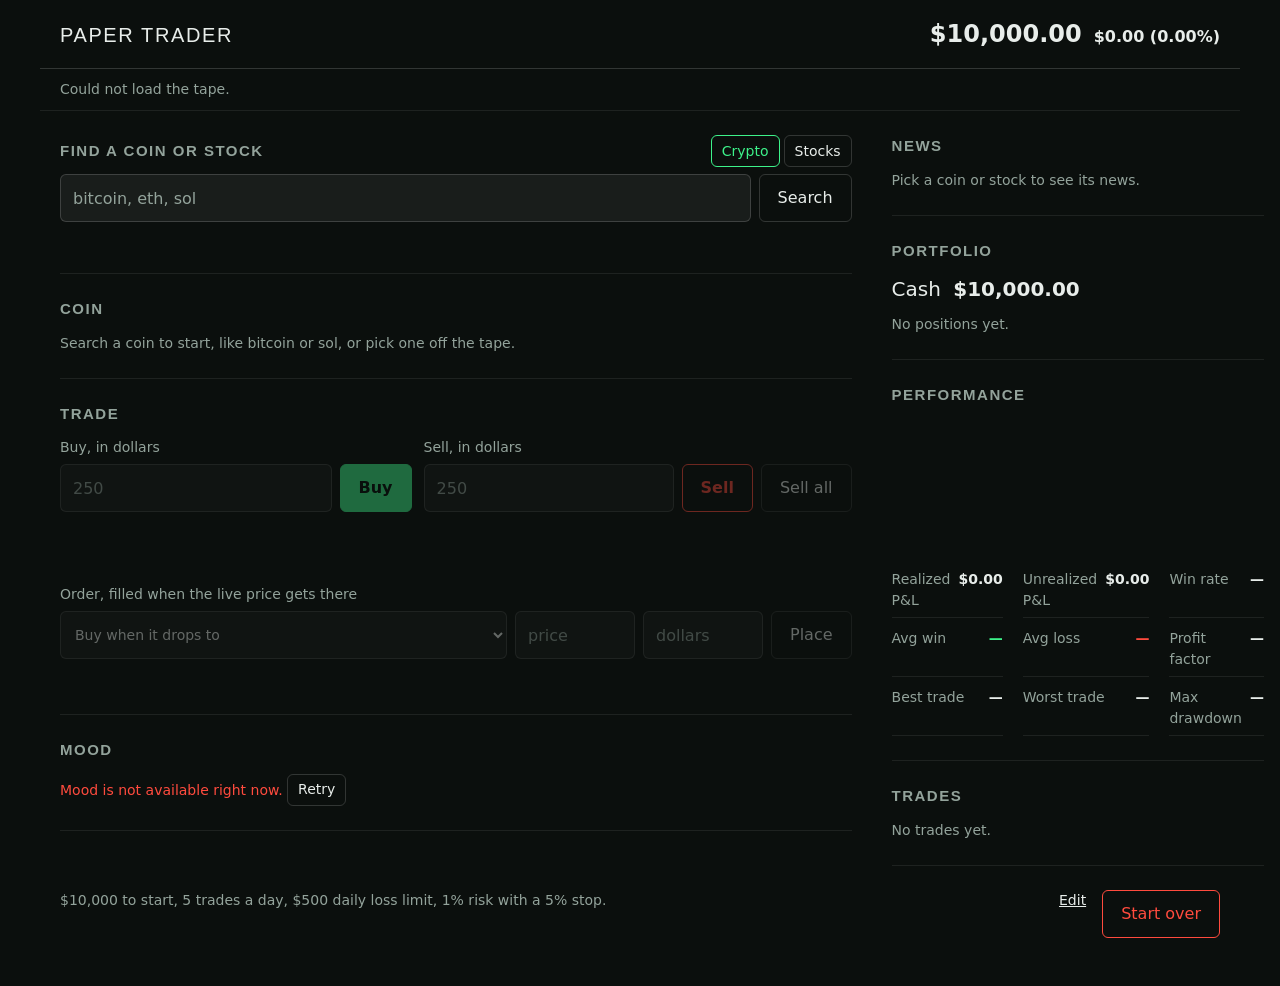
==== index.html @ 6eaa7bc7 "Stocks: a Crypto / Stocks toggle, with search, quotes polled every 15s, company news and a chart thr" ====
<!DOCTYPE html>
<html lang="en">
<head>
  <meta charset="utf-8">
  <meta name="viewport" content="width=device-width, initial-scale=1">
  <title>Paper Trader</title>
  <meta name="description" content="Practice buying and selling crypto with fake money at live prices, inside your own rules.">
  <meta name="theme-color" content="#0B0F0D">
  <link rel="icon" href="data:image/svg+xml,%3Csvg xmlns='http://www.w3.org/2000/svg' viewBox='0 0 32 32'%3E%3Crect width='32' height='32' rx='8' fill='%230B0F0D'/%3E%3Crect x='5' y='5' width='22' height='22' rx='5' fill='%233DF28A'/%3E%3Cpath d='M10 20 L15 14 L18 17 L23 11' fill='none' stroke='%2307110B' stroke-width='3' stroke-linecap='round' stroke-linejoin='round'/%3E%3C/svg%3E">
  <link rel="stylesheet" href="css/styles.css">
</head>
<body>
  <header class="top">
    <span class="brand">Paper Trader</span>
    <p class="totals">
      <span class="total fig" id="portfolio-total">$10,000.00</span>
      <span class="pnl fig" id="portfolio-pnl">$0.00 (0.0%)</span>
    </p>
  </header>

  <section class="tape-wrap" aria-label="Top coins">
    <ul class="tape" id="tape"><li class="muted">Loading the tape…</li></ul>
  </section>

  <main class="layout">
    <div class="col left">

      <section class="block" aria-labelledby="h-search">
        <div class="section-head">
          <h2 id="h-search">Find a coin or stock</h2>
          <div class="market" role="group" aria-label="Market">
            <button type="button" class="quiet small market-btn active" data-market="crypto">Crypto</button>
            <button type="button" class="quiet small market-btn" data-market="stocks">Stocks</button>
          </div>
        </div>
        <form id="search-form" novalidate>
          <div class="row">
            <label class="visually-hidden" for="search-input">Coin name</label>
            <input id="search-input" type="search" placeholder="bitcoin, eth, sol" autocomplete="off">
            <button type="submit" class="quiet" id="search-btn">Search</button>
          </div>
          <p class="field-msg" id="search-msg" aria-live="polite"></p>
        </form>
        <ul class="results" id="search-results" aria-label="Matches"></ul>
      </section>

      <section class="block coin" aria-labelledby="h-coin" aria-live="polite">
        <h2 id="h-coin">Coin</h2>
        <p class="muted" id="coin-empty">Search a coin to start, like bitcoin or sol, or pick one off the tape.</p>
        <p class="muted" id="coin-loading" hidden>Loading…</p>
        <p class="error" id="coin-error" hidden><span id="coin-error-text"></span> <button type="button" class="quiet small" id="coin-retry">Retry</button></p>
        <div id="coin-body" hidden>
          <p class="coin-name"><span id="coin-name"></span> <span class="muted fig" id="coin-symbol"></span></p>
          <p class="price fig" id="coin-price"></p>
          <p class="muted fig" id="coin-change"></p>
          <p class="muted" id="coin-updated"></p>
          <div class="chart-head">
            <div class="ranges" role="group" aria-label="Chart range">
              <button type="button" class="quiet small range" data-days="1">1D</button>
              <button type="button" class="quiet small range active" data-days="7">7D</button>
              <button type="button" class="quiet small range" data-days="30">30D</button>
              <button type="button" class="quiet small range" data-days="365">1Y</button>
            </div>
            <p class="muted" id="chart-status"></p>
          </div>
          <svg class="chart" id="chart" role="img" aria-label="Price chart"></svg>
        </div>
      </section>

      <section class="block" aria-labelledby="h-trade">
        <h2 id="h-trade">Trade</h2>
        <div class="forms">
          <form id="buy-form" novalidate>
            <label for="buy-amount">Buy, in dollars <span class="sizer" id="sizer"></span></label>
            <div class="row">
              <input id="buy-amount" class="fig" type="text" inputmode="decimal" placeholder="250" disabled>
              <button type="submit" class="buy" id="buy-btn" disabled>Buy</button>
            </div>
            <p class="field-msg" id="buy-msg" aria-live="polite"></p>
          </form>
          <form id="sell-form" novalidate>
            <label for="sell-amount">Sell, in dollars</label>
            <div class="row">
              <input id="sell-amount" class="fig" type="text" inputmode="decimal" placeholder="250" disabled>
              <button type="submit" class="sell" id="sell-btn" disabled>Sell</button>
              <button type="button" class="quiet" id="sell-all-btn" disabled>Sell all</button>
            </div>
            <p class="field-msg" id="sell-msg" aria-live="polite"></p>
          </form>
        </div>
        <p class="note" id="trade-note" aria-live="polite"></p>

        <form id="order-form" class="order" novalidate>
          <label for="order-type">Order, filled when the live price gets there</label>
          <div class="row">
            <select id="order-type" disabled>
              <option value="limit-buy">Buy when it drops to</option>
              <option value="stop-loss">Sell all if it falls to</option>
              <option value="take-profit">Sell all if it rises to</option>
            </select>
            <input id="order-price" class="fig" type="text" inputmode="decimal" placeholder="price" disabled>
            <input id="order-dollars" class="fig" type="text" inputmode="decimal" placeholder="dollars" disabled>
            <button type="submit" class="quiet" id="order-btn" disabled>Place</button>
          </div>
          <p class="field-msg" id="order-msg" aria-live="polite"></p>
        </form>
        <ul class="orders" id="orders-list" aria-label="Pending orders"></ul>
      </section>

      <section class="block" aria-labelledby="h-mood" aria-live="polite">
        <h2 id="h-mood">Mood</h2>
        <p class="muted" id="mood-loading">Loading…</p>
        <p class="error" id="mood-error" hidden><span id="mood-error-text"></span> <button type="button" class="quiet small" id="mood-retry">Retry</button></p>
        <div class="mood" id="mood-body" hidden>
          <p class="mood-fng"><span class="mood-number fig" id="fng-value"></span> <span id="fng-label"></span> <span class="muted" id="mood-source">Fear &amp; Greed</span></p>
          <p class="mood-news" id="headline-mood"><span class="muted">Headlines</span> <span class="fig" id="headline-score">—</span> <span id="headline-label"></span></p>
        </div>
      </section>

    </div>
    <div class="col right">

      <section class="block" aria-labelledby="h-news" aria-live="polite">
        <h2 id="h-news">News</h2>
        <p class="muted" id="news-empty">Pick a coin or stock to see its news.</p>
        <p class="muted" id="news-loading" hidden>Loading…</p>
        <p class="error" id="news-error" hidden><span id="news-error-text"></span> <button type="button" class="quiet small" id="news-retry">Retry</button></p>
        <ul class="news" id="news-list" hidden></ul>
        <div class="brief" id="brief" hidden>
          <p class="brief-head"><span class="muted">AI read</span> <span class="fig" id="brief-sentiment"></span> <span class="muted" id="brief-compare"></span></p>
          <p id="brief-text"></p>
        </div>
      </section>

      <section class="block" aria-labelledby="h-portfolio">
        <h2 id="h-portfolio">Portfolio</h2>
        <p class="cash">Cash <span class="fig" id="cash">$10,000.00</span></p>
        <p class="muted" id="positions-empty">No positions yet.</p>
        <div class="table-wrap">
        <table class="grid" id="positions-table" hidden>
          <thead>
            <tr><th>Coin</th><th>Units</th><th>Avg</th><th>Price</th><th>Value</th><th>P&amp;L</th></tr>
          </thead>
          <tbody id="positions-body"></tbody>
          <tfoot>
            <tr class="total-row"><td>Total</td><td></td><td></td><td></td><td class="fig" id="positions-value"></td><td class="fig" id="positions-pnl"></td></tr>
          </tfoot>
        </table>
        </div>
      </section>

      <section class="block" aria-labelledby="h-perf">
        <h2 id="h-perf">Performance</h2>
        <svg class="chart equity" id="equity" role="img" aria-label="Portfolio value over time"></svg>
        <dl class="stats" id="stats"></dl>
      </section>

      <section class="block" aria-labelledby="h-trades">
        <div class="section-head">
          <h2 id="h-trades">Trades</h2>
          <button type="button" class="quiet small" id="export-btn" hidden>Export CSV</button>
        </div>
        <p class="muted" id="trades-empty">No trades yet.</p>
        <div class="table-wrap">
        <table class="grid" id="trades-table" hidden>
          <thead>
            <tr><th>Time</th><th>Side</th><th>Coin</th><th>Units</th><th>Price</th><th>Dollars</th><th>Realized</th></tr>
          </thead>
          <tbody id="trades-body"></tbody>
        </table>
        </div>
      </section>

    </div>
  </main>

  <footer class="foot">
    <details class="rules-box" id="rules-box">
      <summary><span id="rules-summary">$10,000 to start, 5 trades a day, $500 daily loss limit, 1% risk with a 5% stop.</span> <span class="summary-action">Edit</span></summary>
      <form id="rules-form" class="rules" novalidate>
        <div class="rule">
          <label for="rule-cash">Starting cash</label>
          <input id="rule-cash" class="fig" type="text" inputmode="numeric">
          <p class="field-msg" id="rule-cash-msg"></p>
        </div>
        <div class="rule">
          <label for="rule-trades">Max trades per day</label>
          <input id="rule-trades" class="fig" type="text" inputmode="numeric">
          <p class="field-msg" id="rule-trades-msg"></p>
        </div>
        <div class="rule">
          <label for="rule-loss">Daily loss limit, dollars</label>
          <input id="rule-loss" class="fig" type="text" inputmode="numeric">
          <p class="field-msg" id="rule-loss-msg"></p>
        </div>
        <div class="rule">
          <label for="rule-risk">Risk per trade, % of cash</label>
          <input id="rule-risk" class="fig" type="text" inputmode="decimal">
          <p class="field-msg" id="rule-risk-msg"></p>
        </div>
        <div class="rule">
          <label for="rule-stop">Stop distance, %</label>
          <input id="rule-stop" class="fig" type="text" inputmode="decimal">
          <p class="field-msg" id="rule-stop-msg"></p>
        </div>
        <button type="submit" class="quiet">Save rules</button>
      </form>
    </details>
    <button type="button" class="quiet danger" id="start-over">Start over</button>
  </footer>

  <script src="js/charts.js"></script>
  <script src="js/live.js"></script>
  <script src="js/app.js"></script>
</body>
</html>
---- css/styles.css ----
/* Paper Trader. Every value here comes from DESIGN.md. */

:root {
  --bg: #0B0F0D;
  --surface: #121816;
  --well: rgba(255, 255, 255, 0.06);
  --edge: rgba(255, 255, 255, 0.16);
  --hairline: rgba(255, 255, 255, 0.08);
  --text: #E8EDEA;
  --text-muted: #93A39B;
  --up: #3DF28A;
  --down: #FF4B3E;
  --warn: #FFB01F;
  --on-up: #07110B;

  --font-body: "Helvetica Neue", system-ui, -apple-system, "Segoe UI", Roboto, sans-serif;
  --font-figures: "DIN Alternate", Bahnschrift, system-ui, sans-serif;
  --font-heading: "DIN Condensed", "Bahnschrift Condensed", Bahnschrift, "Arial Narrow", sans-serif;

  --small: 14px;
  --body: 16px;
  --large: 20px;
  --total: 24px;
  --mood: 40px;
  --price: clamp(44px, 9vw, 64px);

  --unit: 8px;
  --gutter: 20px;
  --section: 24px;
  --column: 1200px;
  --radius: 6px;
  --control: 48px;
}

* { box-sizing: border-box; }

html { background: var(--bg); }

body {
  margin: 0;
  font-family: var(--font-body);
  font-size: var(--body);
  line-height: 1.5;
  color: var(--text);
  background: var(--bg);
}

.fig {
  font-family: var(--font-figures);
  font-variant-numeric: tabular-nums;
  font-weight: 700;
}

.visually-hidden {
  position: absolute;
  width: 1px;
  height: 1px;
  overflow: hidden;
  clip: rect(0 0 0 0);
  white-space: nowrap;
}

[hidden] { display: none !important; }

/* Header */

.top {
  display: flex;
  flex-wrap: wrap;
  justify-content: space-between;
  align-items: baseline;
  gap: 4px var(--gutter);
  max-width: var(--column);
  margin: 0 auto;
  padding: 16px var(--gutter);
  border-bottom: 1px solid var(--edge);
}

.brand {
  font-family: var(--font-heading);
  font-size: var(--large);
  text-transform: uppercase;
  letter-spacing: 0.08em;
}

.totals {
  margin: 0;
  display: flex;
  flex-wrap: wrap;
  gap: 0 12px;
  align-items: baseline;
}

.total { font-size: var(--total); }
.pnl { font-size: var(--body); }

.up { color: var(--up); }
.down { color: var(--down); }

/* Tape: the top coins, one strip, scrolls sideways on a phone */

.tape-wrap {
  max-width: var(--column);
  margin: 0 auto;
  padding: 0 var(--gutter);
  border-bottom: 1px solid var(--hairline);
  overflow-x: auto;
  -webkit-overflow-scrolling: touch;
}

.tape {
  list-style: none;
  margin: 0;
  padding: 10px 0;
  display: flex;
  gap: 6px;
  min-width: max-content;
}

.tape-item {
  display: flex;
  align-items: center;
  gap: 10px;
  height: 40px;
  padding: 0 10px;
  font-size: var(--small);
  background: transparent;
  border: 1px solid transparent;
}

.tape-item:hover, .tape-item:focus-visible { border-color: var(--edge); }
.tape-item.active { border-color: var(--up); }
.tape-item .sym { font-weight: 700; }
.tape-item svg { width: 60px; height: 20px; }
.spark { fill: none; stroke-width: 1.5; }

/* Chart */

.chart-head {
  display: flex;
  justify-content: space-between;
  align-items: center;
  gap: 12px;
  margin-top: 14px;
}

.ranges { display: flex; gap: 4px; }
.range.active { border-color: var(--up); color: var(--up); }

.chart {
  display: block;
  width: 100%;
  height: auto;
  margin-top: 6px;
  touch-action: none;
}

.chart .grid { stroke: var(--hairline); stroke-width: 1; }
.chart .axis { fill: var(--text-muted); font-size: 11px; font-family: var(--font-figures); }
.chart .line { fill: none; stroke-width: 2; }
.chart .area { opacity: 0.12; }
.chart .mark { stroke: var(--bg); stroke-width: 1.5; }
.chart .mark.buy { fill: var(--up); }
.chart .mark.sell { fill: var(--down); }
.chart .cross { stroke: var(--edge); stroke-width: 1; }
.chart .cross-dot { stroke: var(--bg); stroke-width: 1.5; }
.chart .readout { fill: var(--text); font-size: 12px; font-family: var(--font-figures); font-weight: 700; }

.live-dot {
  display: inline-block;
  width: 8px;
  height: 8px;
  border-radius: 50%;
  background: var(--up);
  margin-right: 6px;
  vertical-align: middle;
}

/* Layout */

.layout {
  max-width: var(--column);
  margin: 0 auto;
  padding: 0 var(--gutter);
}

.block {
  padding: var(--section) 0;
  border-bottom: 1px solid var(--hairline);
}

h2 {
  margin: 0 0  12px;
  font-family: var(--font-heading);
  font-size: 15px;
  font-weight: 700;
  text-transform: uppercase;
  letter-spacing: 0.1em;
  color: var(--text-muted);
}

p { margin: 0; }

.muted { color: var(--text-muted); font-size: var(--small); }
.error { color: var(--down); font-size: var(--small); }
.note { font-size: var(--small); min-height: 1.5em; margin-top: 8px; }
.note.warn { color: var(--warn); }
.note.block { color: var(--down); }

/* Controls */

.row {
  display: flex;
  gap: var(--unit);
  align-items: stretch;
}

input {
  flex: 1;
  min-width: 0;
  height: var(--control);
  padding: 0 12px;
  font: inherit;
  font-size: var(--body);
  color: var(--text);
  background: var(--well);
  border: 1px solid var(--edge);
  border-radius: var(--radius);
}

input.fig { font-family: var(--font-figures); font-weight: 700; }

input::placeholder { color: var(--text-muted); font-weight: 400; }

input:focus {
  border-color: var(--up);
  outline: 2px solid var(--up);
  outline-offset: 0;
}

input.invalid { border-color: var(--down); }

input:disabled { opacity: 0.4; }

button {
  height: var(--control);
  padding: 0 18px;
  font: inherit;
  font-size: var(--body);
  color: var(--text);
  background: transparent;
  border: 1px solid var(--edge);
  border-radius: var(--radius);
  cursor: pointer;
  white-space: nowrap;
}

button.small { height: 32px; padding: 0 10px; font-size: var(--small); }

button.buy {
  background: var(--up);
  border-color: var(--up);
  color: var(--on-up);
  font-weight: 700;
}

button.buy:hover { filter: brightness(1.1); }

button.sell {
  border-color: var(--down);
  color: var(--down);
  font-weight: 700;
}

button.danger { color: var(--down); border-color: var(--down); }

button:disabled {
  opacity: 0.4;
  cursor: not-allowed;
  filter: none;
}

button:focus-visible { outline: 2px solid var(--up); outline-offset: 2px; }

label {
  display: block;
  font-size: var(--small);
  color: var(--text-muted);
  margin-bottom: 6px;
}

.field-msg {
  color: var(--down);
  font-size: var(--small);
  min-height: 1.5em;
  margin-top: 6px;
}

/* Market toggle */

.market { display: flex; gap: 4px; }
.market-btn.active { border-color: var(--up); color: var(--up); }

/* Search results */

.results {
  list-style: none;
  margin: 8px 0 0;
  padding: 0;
  display: flex;
  flex-direction: column;
  gap: var(--unit);
}

.results:empty { margin: 0; }

.result {
  width: 100%;
  display: flex;
  justify-content: space-between;
  align-items: center;
  gap: 12px;
  padding: 0 12px;
  text-align: left;
  background: var(--well);
}

.result:hover, .result:focus-visible { border-color: var(--up); }

.result .meta { color: var(--text-muted); font-size: var(--small); }

/* Coin */

.coin-name { font-size: var(--large); }

.price {
  font-size: var(--price);
  line-height: 1;
  margin: 6px 0 8px;
  letter-spacing: -0.01em;
  transition: color 300ms;
}

.price.flash-up { color: var(--up); }
.price.flash-down { color: var(--down); }

/* Trade */

.forms {
  display: flex;
  flex-direction: column;
  gap: 12px;
}

/* Sizer, orders */

label[for="buy-amount"] { display: flex; justify-content: space-between; flex-wrap: wrap; gap: 4px 8px; }
.sizer { color: var(--text-muted); white-space: nowrap; }
.sizer button { height: 24px; padding: 0 8px; font-size: 13px; margin-left: 6px; vertical-align: middle; }

select {
  flex: 1;
  min-width: 0;
  height: var(--control);
  padding: 0 10px;
  font: inherit;
  font-size: var(--small);
  color: var(--text);
  background: var(--well);
  border: 1px solid var(--edge);
  border-radius: var(--radius);
}

select:focus { border-color: var(--up); outline: 2px solid var(--up); outline-offset: 0; }
select:disabled { opacity: 0.4; }

.order { margin-top: 16px; }
.order .row { flex-wrap: wrap; }
.order select { flex: 1 1 100%; }
.order #order-price, .order #order-dollars { flex: 1 1 100px; }

.orders {
  list-style: none;
  margin: 4px 0 0;
  padding: 0;
}

.orders li {
  display: flex;
  justify-content: space-between;
  align-items: center;
  gap: 12px;
  padding: 8px 0;
  border-bottom: 1px solid var(--hairline);
  font-size: var(--small);
}

.orders .cancel {
  height: auto;
  padding: 0;
  border: 0;
  color: var(--text-muted);
  text-decoration: underline;
  font-size: var(--small);
}

.orders .cancel:hover { color: var(--down); }

/* Performance */

.stats {
  display: grid;
  grid-template-columns: repeat(2, 1fr);
  gap: 10px 20px;
  margin: 14px 0 0;
}

.stats div { display: flex; justify-content: space-between; gap: 8px; border-bottom: 1px solid var(--hairline); padding-bottom: 6px; }
.stats dt { color: var(--text-muted); font-size: var(--small); }
.stats dd { margin: 0; font-size: var(--small); }

.section-head { display: flex; justify-content: space-between; align-items: baseline; gap: 12px; }
.section-head h2 { margin-bottom: 12px; }

/* Mood */

.mood { display: flex; flex-wrap: wrap; gap: 6px 24px; align-items: baseline; }
.mood-number { font-size: var(--mood); line-height: 1; }
.mood-fng, .mood-news { display: flex; gap: 8px; align-items: baseline; }

/* News */

.news {
  list-style: none;
  margin: 0;
  padding: 0;
}

.news li {
  padding: 10px 0;
  border-bottom: 1px solid var(--hairline);
  display: flex;
  flex-direction: column;
  gap: 2px;
}

.news li:last-child { border-bottom: 0; }

.news a { color: var(--text); text-decoration: underline; }
.news a:hover { color: var(--up); }

/* AI read of the headlines */

.brief {
  margin-top: 12px;
  padding: 12px 14px;
  background: var(--surface);
  border-radius: var(--radius);
  font-size: var(--small);
}

.brief-head { display: flex; gap: 8px; flex-wrap: wrap; margin-bottom: 4px; }

/* Tables */

.cash { font-size: var(--large); margin-bottom: 10px; }
.cash .fig { margin-left: 6px; }

.grid {
  width: 100%;
  border-collapse: collapse;
  font-size: var(--small);
}

.grid th, .grid td {
  padding: 8px 6px;
  text-align: right;
  border-bottom: 1px solid var(--hairline);
  white-space: nowrap;
}

.grid th:first-child, .grid td:first-child,
.grid th:nth-child(2), .grid td:nth-child(2) { text-align: left; }

.grid th { color: var(--text-muted); font-weight: 400; }

.grid td { font-family: var(--font-figures); font-variant-numeric: tabular-nums; font-weight: 700; }
.grid td:first-child, .grid td:nth-child(2) { font-family: var(--font-body); font-weight: 400; }
.grid td:nth-child(2) { font-family: var(--font-body); }

.grid tfoot td { border-bottom: 0; border-top: 1px solid var(--edge); }

.table-wrap { overflow-x: auto; -webkit-overflow-scrolling: touch; }

/* Footer: rules and start over */

.foot {
  max-width: var(--column);
  margin: 0 auto;
  padding: var(--section) var(--gutter) 48px;
  display: flex;
  flex-direction: column;
  gap: 16px;
}

.rules-box summary {
  cursor: pointer;
  list-style: none;
  display: flex;
  justify-content: space-between;
  gap: 12px;
  font-size: var(--small);
  color: var(--text-muted);
}

.rules-box summary::-webkit-details-marker { display: none; }

.summary-action { color: var(--text); text-decoration: underline; }

.rules {
  margin-top: 16px;
  padding: 16px;
  background: var(--surface);
  border-radius: var(--radius);
  display: grid;
  gap: 12px;
}

.rule input { width: 100%; }

/* Laptop */

@media (min-width: 960px) {
  .layout {
    display: grid;
    grid-template-columns: 2fr 3fr;
    column-gap: 40px;
  }

  .forms { flex-direction: row; }
  .forms form { flex: 1; }

  .order .row { flex-wrap: nowrap; }
  .order select { flex: 1 1 auto; }
  .order #order-price, .order #order-dollars { flex: 0 1 120px; }

  .foot { flex-direction: row; justify-content: space-between; align-items: flex-start; }
  .rules-box { flex: 1; }
  .rules { grid-template-columns: repeat(5, 1fr) auto; align-items: end; }
  .stats { grid-template-columns: repeat(3, 1fr); }
}

@media (prefers-reduced-motion: reduce) {
  .price { transition: none; }
}
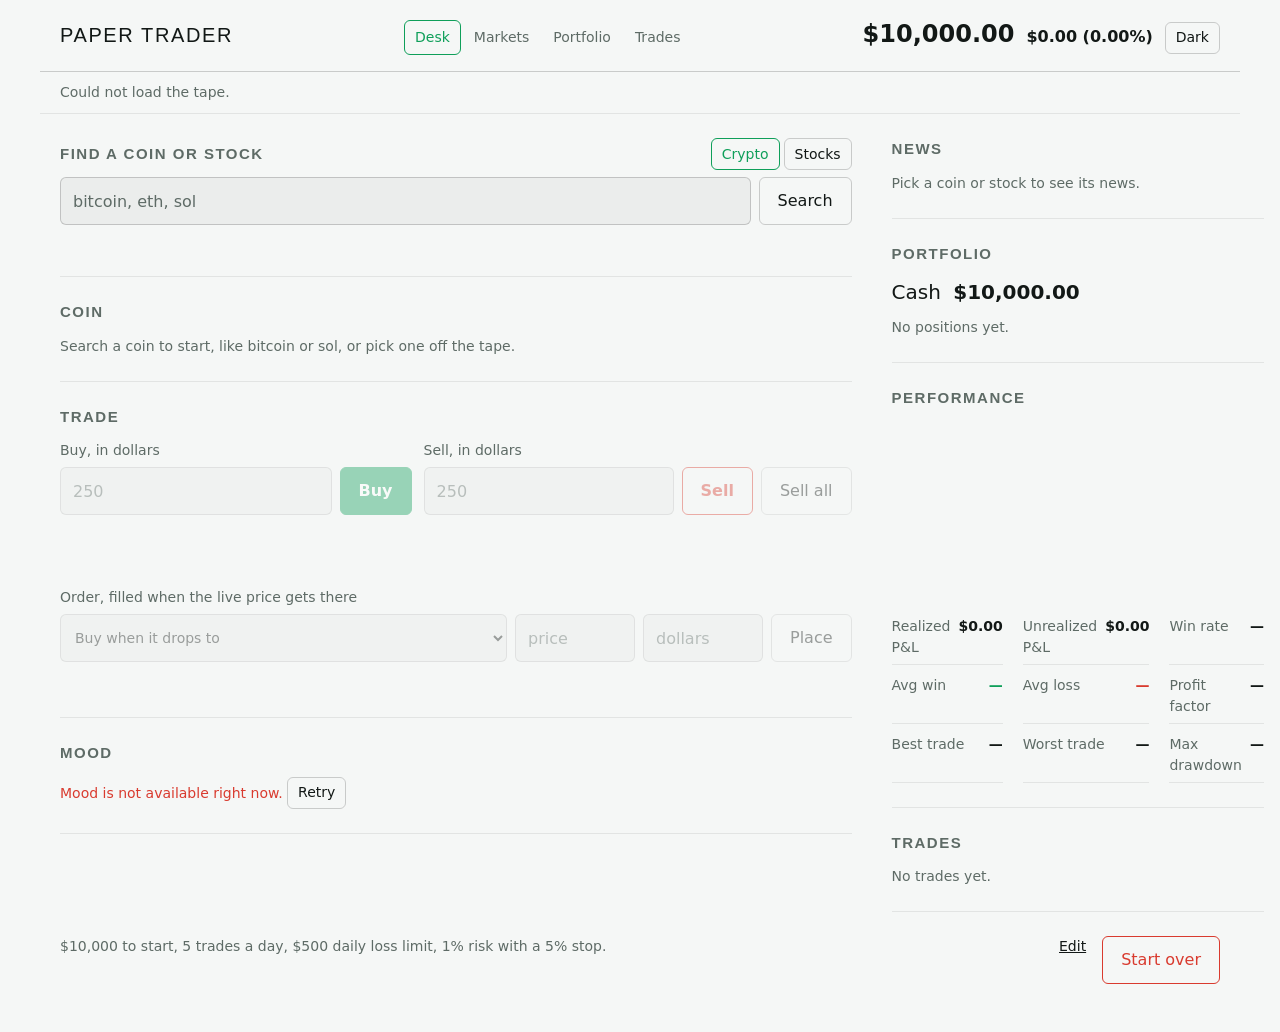
==== commit 993c83a0: "Pages and a theme: Markets, Portfolio and Trades pages on one shared state (js/shared.js), light and" ====
--- a/index.html
+++ b/index.html
@@ -11,11 +11,20 @@
 </head>
 <body>
   <header class="top">
-    <span class="brand">Paper Trader</span>
-    <p class="totals">
-      <span class="total fig" id="portfolio-total">$10,000.00</span>
-      <span class="pnl fig" id="portfolio-pnl">$0.00 (0.0%)</span>
-    </p>
+    <a class="brand" href="index.html">Paper Trader</a>
+    <nav class="nav" aria-label="Pages">
+      <a href="index.html">Desk</a>
+      <a href="markets.html">Markets</a>
+      <a href="portfolio.html">Portfolio</a>
+      <a href="trades.html">Trades</a>
+    </nav>
+    <div class="top-right">
+      <p class="totals">
+        <span class="total fig" id="portfolio-total">$10,000.00</span>
+        <span class="pnl fig" id="portfolio-pnl">$0.00 (0.0%)</span>
+      </p>
+      <button type="button" class="quiet theme-btn">Light</button>
+    </div>
   </header>
 
   <section class="tape-wrap" aria-label="Top coins">
@@ -209,6 +218,7 @@
     <button type="button" class="quiet danger" id="start-over">Start over</button>
   </footer>
 
+  <script src="js/shared.js"></script>
   <script src="js/charts.js"></script>
   <script src="js/live.js"></script>
   <script src="js/app.js"></script>
--- a/css/styles.css
+++ b/css/styles.css
@@ -32,6 +32,22 @@
   --control: 48px;
 }
 
+/* Light: the same page in daylight. Picked by the header button or the
+   system setting; saved on its own key. */
+:root[data-theme="light"] {
+  --bg: #F5F7F6;
+  --surface: #FFFFFF;
+  --well: rgba(0, 0, 0, 0.04);
+  --edge: rgba(0, 0, 0, 0.18);
+  --hairline: rgba(0, 0, 0, 0.08);
+  --text: #121816;
+  --text-muted: #5E6B66;
+  --up: #0F9F5A;
+  --down: #D93B2F;
+  --warn: #B9770E;
+  --on-up: #FFFFFF;
+}
+
 * { box-sizing: border-box; }
 
 html { background: var(--bg); }
@@ -43,6 +59,7 @@
   line-height: 1.5;
   color: var(--text);
   background: var(--bg);
+  transition: background 200ms, color 200ms;
 }
 
 .fig {
@@ -81,7 +98,30 @@
   font-size: var(--large);
   text-transform: uppercase;
   letter-spacing: 0.08em;
-}
+  color: var(--text);
+  text-decoration: none;
+}
+
+.nav {
+  display: flex;
+  gap: 2px;
+  flex-wrap: wrap;
+}
+
+.nav a {
+  color: var(--text-muted);
+  text-decoration: none;
+  font-size: var(--small);
+  padding: 6px 10px;
+  border-radius: var(--radius);
+  border: 1px solid transparent;
+}
+
+.nav a:hover { color: var(--text); border-color: var(--edge); }
+.nav a[aria-current="page"] { color: var(--up); border-color: var(--up); }
+
+.top-right { display: flex; align-items: baseline; gap: 12px; flex-wrap: wrap; }
+.theme-btn { height: 32px; padding: 0 10px; font-size: var(--small); }
 
 .totals {
   margin: 0;
@@ -131,7 +171,7 @@
 .tape-item:hover, .tape-item:focus-visible { border-color: var(--edge); }
 .tape-item.active { border-color: var(--up); }
 .tape-item .sym { font-weight: 700; }
-.tape-item svg { width: 60px; height: 20px; }
+.tape-item svg { display: block; }
 .spark { fill: none; stroke-width: 1.5; }
 
 /* Chart */
@@ -156,14 +196,17 @@
 }
 
 .chart .grid { stroke: var(--hairline); stroke-width: 1; }
-.chart .axis { fill: var(--text-muted); font-size: 11px; font-family: var(--font-figures); }
-.chart .line { fill: none; stroke-width: 2; }
-.chart .area { opacity: 0.12; }
-.chart .mark { stroke: var(--bg); stroke-width: 1.5; }
+.chart .axis { fill: var(--text-muted); font-size: 11px; font-family: var(--font-figures); font-weight: 700; }
+.chart .line { fill: none; stroke-width: 2; stroke-linejoin: round; stroke-linecap: round; }
+.chart .baseline { stroke: var(--text-muted); stroke-width: 1; stroke-dasharray: 2 4; opacity: 0.7; }
+.chart .last-line { stroke-width: 1; stroke-dasharray: 3 4; opacity: 0.6; }
+.chart .tag { fill: var(--bg); font-size: 11px; font-family: var(--font-figures); font-weight: 700; }
+.chart .mark { stroke: var(--bg); stroke-width: 2; }
 .chart .mark.buy { fill: var(--up); }
 .chart .mark.sell { fill: var(--down); }
 .chart .cross { stroke: var(--edge); stroke-width: 1; }
-.chart .cross-dot { stroke: var(--bg); stroke-width: 1.5; }
+.chart .cross-dot { stroke: var(--bg); stroke-width: 2; }
+.chart .readout-box { fill: var(--surface); stroke: var(--edge); stroke-width: 1; }
 .chart .readout { fill: var(--text); font-size: 12px; font-family: var(--font-figures); font-weight: 700; }
 
 .live-dot {
@@ -492,6 +535,66 @@
 
 .table-wrap { overflow-x: auto; -webkit-overflow-scrolling: touch; }
 
+/* Pages: portfolio, trades, markets */
+
+.page {
+  max-width: var(--column);
+  margin: 0 auto;
+  padding: 0 var(--gutter) 48px;
+}
+
+.page-head {
+  display: flex;
+  justify-content: space-between;
+  align-items: baseline;
+  gap: 12px;
+  flex-wrap: wrap;
+  padding: var(--section) 0 8px;
+}
+
+.page-head h1 {
+  margin: 0;
+  font-family: var(--font-heading);
+  font-size: 30px;
+  font-weight: 700;
+  text-transform: uppercase;
+  letter-spacing: 0.06em;
+}
+
+.cards {
+  display: grid;
+  grid-template-columns: repeat(2, 1fr);
+  gap: 12px;
+  margin: 12px 0 0;
+}
+
+.card {
+  padding: 14px 16px;
+  background: var(--surface);
+  border: 1px solid var(--hairline);
+  border-radius: var(--radius);
+}
+
+.card dt { color: var(--text-muted); font-size: var(--small); }
+.card dd { margin: 2px 0 0; font-size: var(--total); }
+
+.alloc { display: flex; gap: 24px; align-items: center; flex-wrap: wrap; }
+.alloc-legend { list-style: none; margin: 0; padding: 0; display: grid; gap: 6px; font-size: var(--small); }
+.alloc-legend li { display: flex; align-items: center; gap: 8px; }
+.swatch { width: 10px; height: 10px; border-radius: 2px; display: inline-block; }
+
+.filters { display: flex; gap: 8px; flex-wrap: wrap; align-items: center; margin-bottom: 12px; }
+.filters select, .filters input { flex: 0 1 200px; height: 40px; }
+
+.day-head td { color: var(--text-muted); font-weight: 400; padding-top: 16px; font-family: var(--font-body); }
+.day-head td:first-child { text-align: left; }
+
+.markets .grid td:nth-child(3), .markets .grid th:nth-child(3) { text-align: left; }
+.markets .grid td:nth-child(3) { font-family: var(--font-body); font-weight: 400; }
+.markets .grid td:nth-child(2) { font-family: var(--font-figures); font-weight: 700; }
+.markets tr.pick { cursor: pointer; }
+.markets tr.pick:hover td { background: var(--well); }
+
 /* Footer: rules and start over */
 
 .foot {
@@ -544,6 +647,7 @@
   .order select { flex: 1 1 auto; }
   .order #order-price, .order #order-dollars { flex: 0 1 120px; }
 
+  .cards { grid-template-columns: repeat(4, 1fr); }
   .foot { flex-direction: row; justify-content: space-between; align-items: flex-start; }
   .rules-box { flex: 1; }
   .rules { grid-template-columns: repeat(5, 1fr) auto; align-items: end; }
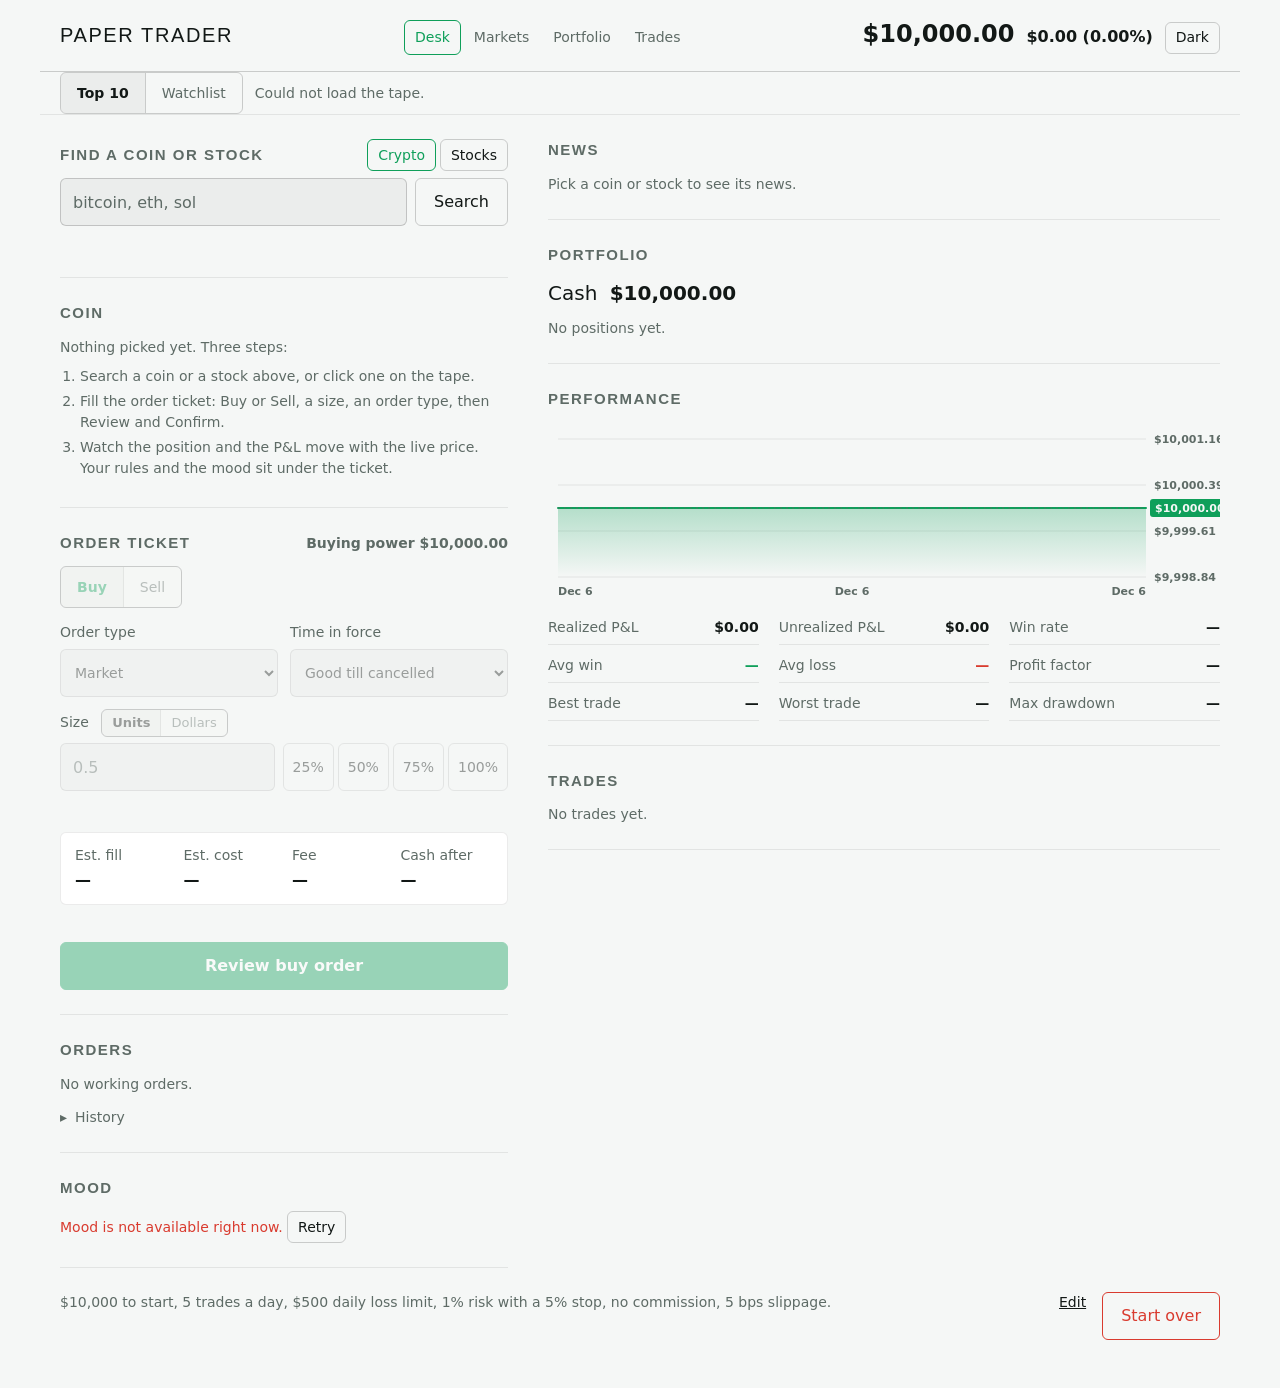
==== commit be863748: "The trading flow, rebuilt from the real tools: one order ticket (Buy/Sell, units or dollars with pre" ====
--- a/index.html
+++ b/index.html
@@ -27,8 +27,14 @@
     </div>
   </header>
 
-  <section class="tape-wrap" aria-label="Top coins">
-    <ul class="tape" id="tape"><li class="muted">Loading the tape…</li></ul>
+  <section class="tape-wrap" aria-label="Tape">
+    <div class="tape-row">
+      <div class="seg tape-tabs" role="group" aria-label="Tape">
+        <button type="button" class="seg-btn active" data-tape="top" id="tape-top">Top 10</button>
+        <button type="button" class="seg-btn" data-tape="watch" id="tape-watch">Watchlist</button>
+      </div>
+      <ul class="tape" id="tape"><li class="muted">Loading the tape…</li></ul>
+    </div>
   </section>
 
   <main class="layout">
@@ -55,11 +61,18 @@
 
       <section class="block coin" aria-labelledby="h-coin" aria-live="polite">
         <h2 id="h-coin">Coin</h2>
-        <p class="muted" id="coin-empty">Search a coin to start, like bitcoin or sol, or pick one off the tape.</p>
+        <div id="coin-empty">
+          <p class="muted">Nothing picked yet. Three steps:</p>
+          <ol class="steps">
+            <li>Search a coin or a stock above, or click one on the tape.</li>
+            <li>Fill the order ticket: Buy or Sell, a size, an order type, then Review and Confirm.</li>
+            <li>Watch the position and the P&amp;L move with the live price. Your rules and the mood sit under the ticket.</li>
+          </ol>
+        </div>
         <p class="muted" id="coin-loading" hidden>Loading…</p>
         <p class="error" id="coin-error" hidden><span id="coin-error-text"></span> <button type="button" class="quiet small" id="coin-retry">Retry</button></p>
         <div id="coin-body" hidden>
-          <p class="coin-name"><span id="coin-name"></span> <span class="muted fig" id="coin-symbol"></span></p>
+          <p class="coin-name"><span id="coin-name"></span> <span class="muted fig" id="coin-symbol"></span> <button type="button" class="quiet small star" id="star-btn" aria-pressed="false">☆ Watch</button></p>
           <p class="price fig" id="coin-price"></p>
           <p class="muted fig" id="coin-change"></p>
           <p class="muted" id="coin-updated"></p>
@@ -77,43 +90,101 @@
       </section>
 
       <section class="block" aria-labelledby="h-trade">
-        <h2 id="h-trade">Trade</h2>
-        <div class="forms">
-          <form id="buy-form" novalidate>
-            <label for="buy-amount">Buy, in dollars <span class="sizer" id="sizer"></span></label>
-            <div class="row">
-              <input id="buy-amount" class="fig" type="text" inputmode="decimal" placeholder="250" disabled>
-              <button type="submit" class="buy" id="buy-btn" disabled>Buy</button>
-            </div>
-            <p class="field-msg" id="buy-msg" aria-live="polite"></p>
-          </form>
-          <form id="sell-form" novalidate>
-            <label for="sell-amount">Sell, in dollars</label>
-            <div class="row">
-              <input id="sell-amount" class="fig" type="text" inputmode="decimal" placeholder="250" disabled>
-              <button type="submit" class="sell" id="sell-btn" disabled>Sell</button>
-              <button type="button" class="quiet" id="sell-all-btn" disabled>Sell all</button>
-            </div>
-            <p class="field-msg" id="sell-msg" aria-live="polite"></p>
-          </form>
-        </div>
-        <p class="note" id="trade-note" aria-live="polite"></p>
-
-        <form id="order-form" class="order" novalidate>
-          <label for="order-type">Order, filled when the live price gets there</label>
+        <div class="section-head">
+          <h2 id="h-trade">Order ticket</h2>
+          <p class="muted fig" id="bp-line"></p>
+        </div>
+        <form id="ticket" novalidate>
+          <div class="seg" role="group" aria-label="Side">
+            <button type="button" class="seg-btn active" data-side="Buy" id="side-buy">Buy</button>
+            <button type="button" class="seg-btn" data-side="Sell" id="side-sell">Sell</button>
+          </div>
+          <div class="ticket-grid">
+            <div class="field">
+              <label for="t-type">Order type</label>
+              <select id="t-type">
+                <option value="market">Market</option>
+                <option value="limit">Limit</option>
+                <option value="stop">Stop</option>
+                <option value="stop-limit">Stop-limit</option>
+                <option value="trailing">Trailing stop</option>
+              </select>
+            </div>
+            <div class="field">
+              <label for="t-tif">Time in force</label>
+              <select id="t-tif">
+                <option value="GTC">Good till cancelled</option>
+                <option value="Day">Day</option>
+              </select>
+            </div>
+            <div class="field wide">
+              <label for="t-qty">Size
+                <span class="seg small" role="group" aria-label="Size in">
+                  <button type="button" class="seg-btn active" data-mode="units" id="mode-units">Units</button>
+                  <button type="button" class="seg-btn" data-mode="dollars" id="mode-dollars">Dollars</button>
+                </span>
+              </label>
+              <div class="row">
+                <input id="t-qty" class="fig" type="text" inputmode="decimal" placeholder="0.5">
+                <div class="presets" role="group" aria-label="Size presets">
+                  <button type="button" class="quiet small" data-pct="25">25%</button>
+                  <button type="button" class="quiet small" data-pct="50">50%</button>
+                  <button type="button" class="quiet small" data-pct="75">75%</button>
+                  <button type="button" class="quiet small" data-pct="100">100%</button>
+                </div>
+              </div>
+              <p class="field-msg" id="t-qty-msg" aria-live="polite"></p>
+              <p class="muted sizer" id="sizer"></p>
+            </div>
+            <div class="field" id="f-limit" hidden>
+              <label for="t-limit">Limit price</label>
+              <input id="t-limit" class="fig" type="text" inputmode="decimal">
+              <p class="field-msg" id="t-limit-msg"></p>
+            </div>
+            <div class="field" id="f-stop" hidden>
+              <label for="t-stop">Stop price</label>
+              <input id="t-stop" class="fig" type="text" inputmode="decimal">
+              <p class="field-msg" id="t-stop-msg"></p>
+            </div>
+            <div class="field" id="f-trail" hidden>
+              <label for="t-trail">Trail, % below the high</label>
+              <input id="t-trail" class="fig" type="text" inputmode="decimal" placeholder="5">
+              <p class="field-msg" id="t-trail-msg"></p>
+            </div>
+          </div>
+          <dl class="estimate" id="estimate">
+            <div><dt id="est-price-label">Est. fill</dt><dd class="fig" id="est-price">—</dd></div>
+            <div><dt id="est-total-label">Est. cost</dt><dd class="fig" id="est-total">—</dd></div>
+            <div><dt>Fee</dt><dd class="fig" id="est-fee">—</dd></div>
+            <div><dt>Cash after</dt><dd class="fig" id="est-bp">—</dd></div>
+          </dl>
+          <p class="note" id="trade-note" aria-live="polite"></p>
+          <button type="submit" class="buy ticket-btn" id="t-review" disabled>Review order</button>
+        </form>
+        <div class="review" id="review" hidden aria-live="polite">
+          <p class="review-title">Review</p>
+          <p id="review-text"></p>
           <div class="row">
-            <select id="order-type" disabled>
-              <option value="limit-buy">Buy when it drops to</option>
-              <option value="stop-loss">Sell all if it falls to</option>
-              <option value="take-profit">Sell all if it rises to</option>
-            </select>
-            <input id="order-price" class="fig" type="text" inputmode="decimal" placeholder="price" disabled>
-            <input id="order-dollars" class="fig" type="text" inputmode="decimal" placeholder="dollars" disabled>
-            <button type="submit" class="quiet" id="order-btn" disabled>Place</button>
-          </div>
-          <p class="field-msg" id="order-msg" aria-live="polite"></p>
-        </form>
-        <ul class="orders" id="orders-list" aria-label="Pending orders"></ul>
+            <button type="button" class="buy ticket-btn" id="t-confirm">Confirm</button>
+            <button type="button" class="quiet" id="t-edit">Edit</button>
+          </div>
+        </div>
+      </section>
+
+      <section class="block" aria-labelledby="h-orders">
+        <h2 id="h-orders">Orders</h2>
+        <p class="muted" id="orders-empty">No working orders.</p>
+        <ul class="orders" id="orders-list" aria-label="Working orders"></ul>
+        <details class="history" id="history">
+          <summary><span>History</span> <span class="muted fig" id="history-count"></span></summary>
+          <p class="muted" id="history-empty">Nothing filled yet.</p>
+          <div class="table-wrap">
+            <table class="grid" id="history-table" hidden>
+              <thead><tr><th>When</th><th>Order</th><th>Asset</th><th>Size</th><th>Price</th><th>Status</th></tr></thead>
+              <tbody id="history-body"></tbody>
+            </table>
+          </div>
+        </details>
       </section>
 
       <section class="block" aria-labelledby="h-mood" aria-live="polite">
@@ -148,11 +219,11 @@
         <div class="table-wrap">
         <table class="grid" id="positions-table" hidden>
           <thead>
-            <tr><th>Coin</th><th>Units</th><th>Avg</th><th>Price</th><th>Value</th><th>P&amp;L</th></tr>
+            <tr><th>Asset</th><th>Units</th><th>Avg</th><th>Price</th><th>Value</th><th>P&amp;L</th><th></th></tr>
           </thead>
           <tbody id="positions-body"></tbody>
           <tfoot>
-            <tr class="total-row"><td>Total</td><td></td><td></td><td></td><td class="fig" id="positions-value"></td><td class="fig" id="positions-pnl"></td></tr>
+            <tr class="total-row"><td>Total</td><td></td><td></td><td></td><td class="fig" id="positions-value"></td><td class="fig" id="positions-pnl"></td><td></td></tr>
           </tfoot>
         </table>
         </div>
@@ -173,7 +244,7 @@
         <div class="table-wrap">
         <table class="grid" id="trades-table" hidden>
           <thead>
-            <tr><th>Time</th><th>Side</th><th>Coin</th><th>Units</th><th>Price</th><th>Dollars</th><th>Realized</th></tr>
+            <tr><th>Time</th><th>Side</th><th>Asset</th><th>Units</th><th>Price</th><th>Dollars</th><th>Fee</th><th>Realized</th></tr>
           </thead>
           <tbody id="trades-body"></tbody>
         </table>
@@ -185,7 +256,7 @@
 
   <footer class="foot">
     <details class="rules-box" id="rules-box">
-      <summary><span id="rules-summary">$10,000 to start, 5 trades a day, $500 daily loss limit, 1% risk with a 5% stop.</span> <span class="summary-action">Edit</span></summary>
+      <summary><span id="rules-summary">$10,000 to start, 5 trades a day, $500 daily loss limit, 1% risk with a 5% stop, no commission, 5 bps slippage.</span> <span class="summary-action">Edit</span></summary>
       <form id="rules-form" class="rules" novalidate>
         <div class="rule">
           <label for="rule-cash">Starting cash</label>
@@ -211,12 +282,24 @@
           <label for="rule-stop">Stop distance, %</label>
           <input id="rule-stop" class="fig" type="text" inputmode="decimal">
           <p class="field-msg" id="rule-stop-msg"></p>
+        </div>
+        <div class="rule">
+          <label for="rule-fee">Commission per fill, $</label>
+          <input id="rule-fee" class="fig" type="text" inputmode="decimal">
+          <p class="field-msg" id="rule-fee-msg"></p>
+        </div>
+        <div class="rule">
+          <label for="rule-slip">Slippage on market orders, bps</label>
+          <input id="rule-slip" class="fig" type="text" inputmode="decimal">
+          <p class="field-msg" id="rule-slip-msg"></p>
         </div>
         <button type="submit" class="quiet">Save rules</button>
       </form>
     </details>
     <button type="button" class="quiet danger" id="start-over">Start over</button>
   </footer>
+
+  <div class="toasts" id="toasts" aria-live="polite"></div>
 
   <script src="js/shared.js"></script>
   <script src="js/charts.js"></script>
--- a/css/styles.css
+++ b/css/styles.css
@@ -395,6 +395,77 @@
   gap: 12px;
 }
 
+/* Order ticket */
+
+.seg { display: inline-flex; border: 1px solid var(--edge); border-radius: var(--radius); overflow: hidden; }
+.seg-btn { height: 40px; padding: 0 16px; border: 0; border-radius: 0; background: transparent; color: var(--text-muted); font-size: var(--small); }
+.seg-btn + .seg-btn { border-left: 1px solid var(--edge); }
+.seg-btn.active { background: var(--well); color: var(--text); font-weight: 700; }
+#side-buy.active { color: var(--up); }
+#side-sell.active { color: var(--down); }
+.seg.small .seg-btn { height: 26px; padding: 0 10px; font-size: 13px; }
+label .seg { margin-left: 8px; vertical-align: middle; }
+
+.ticket-grid { display: grid; grid-template-columns: 1fr 1fr; gap: 12px; margin-top: 14px; }
+.ticket-grid .field.wide { grid-column: 1 / -1; }
+.ticket-grid select, .ticket-grid input { width: 100%; }
+.presets { display: flex; gap: 4px; flex-shrink: 0; }
+.presets button { height: var(--control); padding: 0 9px; }
+
+.estimate {
+  display: grid;
+  grid-template-columns: repeat(2, 1fr);
+  gap: 8px 16px;
+  margin: 14px 0 0;
+  padding: 12px 14px;
+  background: var(--surface);
+  border: 1px solid var(--hairline);
+  border-radius: var(--radius);
+}
+
+.estimate div { display: flex; flex-direction: column; gap: 2px; font-size: var(--small); }
+.estimate dt { color: var(--text-muted); white-space: nowrap; }
+.estimate dd { margin: 0; font-size: var(--body); }
+
+.ticket-btn { width: 100%; margin-top: 8px; }
+.ticket-btn.sell-side { background: var(--down); border-color: var(--down); color: #FFFFFF; }
+
+.review {
+  margin-top: 12px;
+  padding: 14px 16px;
+  border: 1px solid var(--up);
+  border-radius: var(--radius);
+  background: var(--surface);
+}
+
+.review.sell-side { border-color: var(--down); }
+.review-title { font-family: var(--font-heading); text-transform: uppercase; letter-spacing: 0.1em; font-size: 13px; color: var(--text-muted); margin-bottom: 6px; }
+.review .row { margin-top: 12px; }
+.review .row button { flex: 1; }
+
+.steps { margin: 8px 0 0; padding-left: 20px; font-size: var(--small); color: var(--text-muted); }
+.steps li { margin-bottom: 4px; }
+
+.star { height: 26px; padding: 0 8px; font-size: 13px; vertical-align: middle; margin-left: 6px; }
+.star[aria-pressed="true"] { border-color: var(--warn); color: var(--warn); }
+
+.tape-row { display: flex; align-items: center; gap: 12px; }
+.tape-tabs { flex-shrink: 0; }
+
+.history { margin-top: 12px; }
+.history summary { cursor: pointer; font-size: var(--small); color: var(--text-muted); list-style: none; display: flex; gap: 8px; }
+.history summary::-webkit-details-marker { display: none; }
+.history summary::before { content: "▸"; }
+.history[open] summary::before { content: "▾"; }
+.history .table-wrap, .history p { margin-top: 8px; }
+
+.close-btn { height: 26px; padding: 0 8px; font-size: 13px; }
+
+.toasts { position: fixed; right: 16px; bottom: 16px; display: flex; flex-direction: column; gap: 8px; z-index: 10; }
+.toast { padding: 10px 14px; background: var(--surface); border: 1px solid var(--edge); border-left: 3px solid var(--up); border-radius: var(--radius); font-size: var(--small); box-shadow: 0 6px 20px rgba(0, 0, 0, 0.25); }
+.toast.down { border-left-color: var(--down); }
+.toast.warn { border-left-color: var(--warn); }
+
 /* Sizer, orders */
 
 label[for="buy-amount"] { display: flex; justify-content: space-between; flex-wrap: wrap; gap: 4px 8px; }
@@ -587,6 +658,8 @@
 .filters select, .filters input { flex: 0 1 200px; height: 40px; }
 
 .day-head td { color: var(--text-muted); font-weight: 400; padding-top: 16px; font-family: var(--font-body); }
+.note-input { height: 32px; width: 180px; font-size: 13px; font-family: var(--font-body); font-weight: 400; }
+.grid td:last-child .note-input { text-align: left; }
 .day-head td:first-child { text-align: left; }
 
 .markets .grid td:nth-child(3), .markets .grid th:nth-child(3) { text-align: left; }
@@ -650,7 +723,9 @@
   .cards { grid-template-columns: repeat(4, 1fr); }
   .foot { flex-direction: row; justify-content: space-between; align-items: flex-start; }
   .rules-box { flex: 1; }
-  .rules { grid-template-columns: repeat(5, 1fr) auto; align-items: end; }
+  .rules { grid-template-columns: repeat(4, 1fr); align-items: end; }
+  .rules button { grid-column: 4; }
+  .estimate { grid-template-columns: repeat(4, 1fr); }
   .stats { grid-template-columns: repeat(3, 1fr); }
 }
 
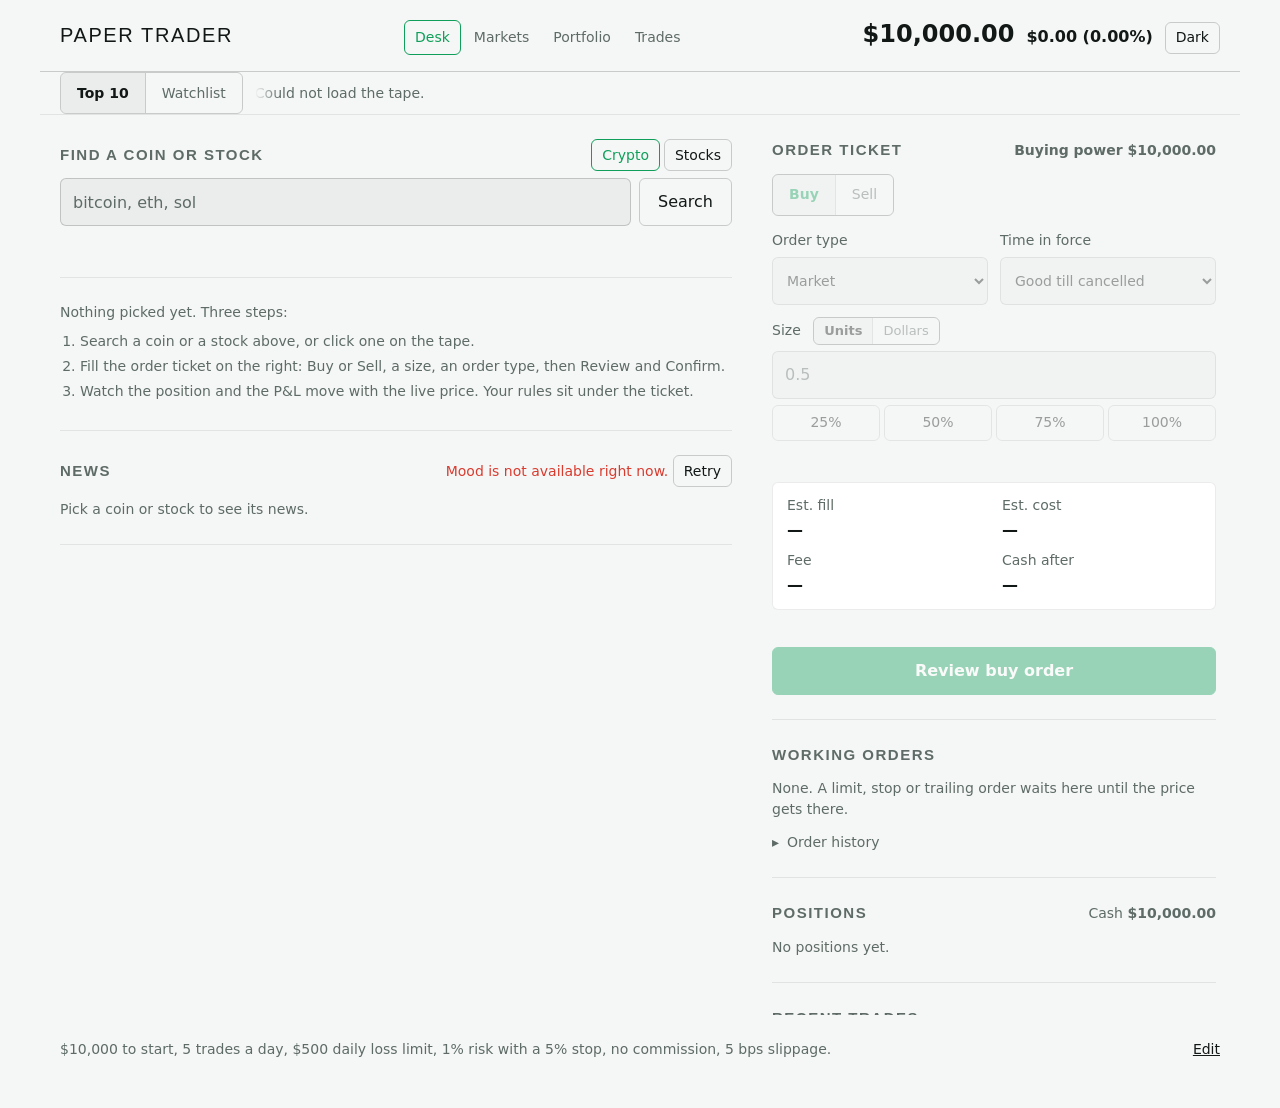
==== commit 847d2906: "The desk laid out for use: looking on the left, doing on the right with the ticket pinned; the tape " ====
--- a/index.html
+++ b/index.html
@@ -4,7 +4,7 @@
   <meta charset="utf-8">
   <meta name="viewport" content="width=device-width, initial-scale=1">
   <title>Paper Trader</title>
-  <meta name="description" content="Practice buying and selling crypto with fake money at live prices, inside your own rules.">
+  <meta name="description" content="Practice buying and selling crypto and stocks with fake money at live prices, inside your own rules.">
   <meta name="theme-color" content="#0B0F0D">
   <link rel="icon" href="data:image/svg+xml,%3Csvg xmlns='http://www.w3.org/2000/svg' viewBox='0 0 32 32'%3E%3Crect width='32' height='32' rx='8' fill='%230B0F0D'/%3E%3Crect x='5' y='5' width='22' height='22' rx='5' fill='%233DF28A'/%3E%3Cpath d='M10 20 L15 14 L18 17 L23 11' fill='none' stroke='%2307110B' stroke-width='3' stroke-linecap='round' stroke-linejoin='round'/%3E%3C/svg%3E">
   <link rel="stylesheet" href="css/styles.css">
@@ -33,14 +33,17 @@
         <button type="button" class="seg-btn active" data-tape="top" id="tape-top">Top 10</button>
         <button type="button" class="seg-btn" data-tape="watch" id="tape-watch">Watchlist</button>
       </div>
-      <ul class="tape" id="tape"><li class="muted">Loading the tape…</li></ul>
+      <div class="marquee" id="marquee">
+        <ul class="tape" id="tape"><li class="muted">Loading the tape…</li></ul>
+        <ul class="tape tape-clone" id="tape-clone" aria-hidden="true"></ul>
+      </div>
     </div>
   </section>
 
   <main class="layout">
     <div class="col left">
 
-      <section class="block" aria-labelledby="h-search">
+      <section class="block search-block" aria-labelledby="h-search">
         <div class="section-head">
           <h2 id="h-search">Find a coin or stock</h2>
           <div class="market" role="group" aria-label="Market">
@@ -50,38 +53,48 @@
         </div>
         <form id="search-form" novalidate>
           <div class="row">
-            <label class="visually-hidden" for="search-input">Coin name</label>
+            <label class="visually-hidden" for="search-input">Coin or stock</label>
             <input id="search-input" type="search" placeholder="bitcoin, eth, sol" autocomplete="off">
             <button type="submit" class="quiet" id="search-btn">Search</button>
           </div>
           <p class="field-msg" id="search-msg" aria-live="polite"></p>
+          <ul class="results" id="search-results" aria-label="Matches"></ul>
         </form>
-        <ul class="results" id="search-results" aria-label="Matches"></ul>
-      </section>
-
-      <section class="block coin" aria-labelledby="h-coin" aria-live="polite">
-        <h2 id="h-coin">Coin</h2>
+      </section>
+
+      <section class="block coin" aria-label="Selected asset" aria-live="polite">
         <div id="coin-empty">
           <p class="muted">Nothing picked yet. Three steps:</p>
           <ol class="steps">
             <li>Search a coin or a stock above, or click one on the tape.</li>
-            <li>Fill the order ticket: Buy or Sell, a size, an order type, then Review and Confirm.</li>
-            <li>Watch the position and the P&amp;L move with the live price. Your rules and the mood sit under the ticket.</li>
+            <li>Fill the order ticket on the right: Buy or Sell, a size, an order type, then Review and Confirm.</li>
+            <li>Watch the position and the P&amp;L move with the live price. Your rules sit under the ticket.</li>
           </ol>
         </div>
         <p class="muted" id="coin-loading" hidden>Loading…</p>
         <p class="error" id="coin-error" hidden><span id="coin-error-text"></span> <button type="button" class="quiet small" id="coin-retry">Retry</button></p>
         <div id="coin-body" hidden>
-          <p class="coin-name"><span id="coin-name"></span> <span class="muted fig" id="coin-symbol"></span> <button type="button" class="quiet small star" id="star-btn" aria-pressed="false">☆ Watch</button></p>
-          <p class="price fig" id="coin-price"></p>
-          <p class="muted fig" id="coin-change"></p>
-          <p class="muted" id="coin-updated"></p>
+          <div class="coin-head">
+            <div>
+              <p class="coin-name"><span id="coin-name"></span> <span class="muted fig" id="coin-symbol"></span></p>
+              <p class="muted" id="coin-updated"></p>
+            </div>
+            <button type="button" class="quiet small star" id="star-btn" aria-pressed="false">
+              <svg class="star-icon" viewBox="0 0 20 20" aria-hidden="true"><path d="M10 1.8l2.5 5.4 5.9.6-4.4 4 1.3 5.8L10 14.6l-5.3 3 1.3-5.8-4.4-4 5.9-.6z"/></svg>
+              <span id="star-text">Watch</span>
+            </button>
+          </div>
+          <div class="coin-price-row">
+            <p class="price fig" id="coin-price"></p>
+            <p class="muted fig" id="coin-change"></p>
+          </div>
           <div class="chart-head">
             <div class="ranges" role="group" aria-label="Chart range">
               <button type="button" class="quiet small range" data-days="1">1D</button>
               <button type="button" class="quiet small range active" data-days="7">7D</button>
               <button type="button" class="quiet small range" data-days="30">30D</button>
               <button type="button" class="quiet small range" data-days="365">1Y</button>
+              <span class="fig range-change" id="range-change"></span>
             </div>
             <p class="muted" id="chart-status"></p>
           </div>
@@ -89,13 +102,39 @@
         </div>
       </section>
 
-      <section class="block" aria-labelledby="h-trade">
+      <section class="block" aria-labelledby="h-news" aria-live="polite">
+        <div class="section-head">
+          <h2 id="h-news">News</h2>
+          <p class="mood-line">
+            <span class="muted" id="mood-loading">Mood loading…</span>
+            <span class="error" id="mood-error" hidden><span id="mood-error-text"></span> <button type="button" class="quiet small" id="mood-retry">Retry</button></span>
+            <span id="mood-body" hidden>
+              <span class="muted" id="mood-source">Fear &amp; Greed</span>
+              <span class="fig" id="fng-value"></span> <span id="fng-label"></span>
+              <span class="muted">· headlines</span> <span class="fig" id="headline-score">—</span> <span id="headline-label"></span>
+            </span>
+          </p>
+        </div>
+        <p class="muted" id="news-empty">Pick a coin or stock to see its news.</p>
+        <p class="muted" id="news-loading" hidden>Loading…</p>
+        <p class="error" id="news-error" hidden><span id="news-error-text"></span> <button type="button" class="quiet small" id="news-retry">Retry</button></p>
+        <div class="brief" id="brief" hidden>
+          <p class="brief-head"><span class="muted">AI read</span> <span class="fig" id="brief-sentiment"></span> <span class="muted" id="brief-compare"></span></p>
+          <p id="brief-text"></p>
+        </div>
+        <ul class="news" id="news-list" hidden></ul>
+      </section>
+
+    </div>
+    <div class="col right">
+
+      <section class="block ticket-block" aria-labelledby="h-trade">
         <div class="section-head">
           <h2 id="h-trade">Order ticket</h2>
           <p class="muted fig" id="bp-line"></p>
         </div>
         <form id="ticket" novalidate>
-          <div class="seg" role="group" aria-label="Side">
+          <div class="seg side-seg" role="group" aria-label="Side">
             <button type="button" class="seg-btn active" data-side="Buy" id="side-buy">Buy</button>
             <button type="button" class="seg-btn" data-side="Sell" id="side-sell">Sell</button>
           </div>
@@ -124,14 +163,12 @@
                   <button type="button" class="seg-btn" data-mode="dollars" id="mode-dollars">Dollars</button>
                 </span>
               </label>
-              <div class="row">
-                <input id="t-qty" class="fig" type="text" inputmode="decimal" placeholder="0.5">
-                <div class="presets" role="group" aria-label="Size presets">
-                  <button type="button" class="quiet small" data-pct="25">25%</button>
-                  <button type="button" class="quiet small" data-pct="50">50%</button>
-                  <button type="button" class="quiet small" data-pct="75">75%</button>
-                  <button type="button" class="quiet small" data-pct="100">100%</button>
-                </div>
+              <input id="t-qty" class="fig" type="text" inputmode="decimal" placeholder="0.5">
+              <div class="presets" role="group" aria-label="Size presets">
+                <button type="button" class="quiet small" data-pct="25">25%</button>
+                <button type="button" class="quiet small" data-pct="50">50%</button>
+                <button type="button" class="quiet small" data-pct="75">75%</button>
+                <button type="button" class="quiet small" data-pct="100">100%</button>
               </div>
               <p class="field-msg" id="t-qty-msg" aria-live="polite"></p>
               <p class="muted sizer" id="sizer"></p>
@@ -172,11 +209,11 @@
       </section>
 
       <section class="block" aria-labelledby="h-orders">
-        <h2 id="h-orders">Orders</h2>
-        <p class="muted" id="orders-empty">No working orders.</p>
+        <h2 id="h-orders">Working orders</h2>
+        <p class="muted" id="orders-empty">None. A limit, stop or trailing order waits here until the price gets there.</p>
         <ul class="orders" id="orders-list" aria-label="Working orders"></ul>
         <details class="history" id="history">
-          <summary><span>History</span> <span class="muted fig" id="history-count"></span></summary>
+          <summary><span>Order history</span> <span class="muted fig" id="history-count"></span></summary>
           <p class="muted" id="history-empty">Nothing filled yet.</p>
           <div class="table-wrap">
             <table class="grid" id="history-table" hidden>
@@ -187,67 +224,38 @@
         </details>
       </section>
 
-      <section class="block" aria-labelledby="h-mood" aria-live="polite">
-        <h2 id="h-mood">Mood</h2>
-        <p class="muted" id="mood-loading">Loading…</p>
-        <p class="error" id="mood-error" hidden><span id="mood-error-text"></span> <button type="button" class="quiet small" id="mood-retry">Retry</button></p>
-        <div class="mood" id="mood-body" hidden>
-          <p class="mood-fng"><span class="mood-number fig" id="fng-value"></span> <span id="fng-label"></span> <span class="muted" id="mood-source">Fear &amp; Greed</span></p>
-          <p class="mood-news" id="headline-mood"><span class="muted">Headlines</span> <span class="fig" id="headline-score">—</span> <span id="headline-label"></span></p>
-        </div>
-      </section>
-
-    </div>
-    <div class="col right">
-
-      <section class="block" aria-labelledby="h-news" aria-live="polite">
-        <h2 id="h-news">News</h2>
-        <p class="muted" id="news-empty">Pick a coin or stock to see its news.</p>
-        <p class="muted" id="news-loading" hidden>Loading…</p>
-        <p class="error" id="news-error" hidden><span id="news-error-text"></span> <button type="button" class="quiet small" id="news-retry">Retry</button></p>
-        <ul class="news" id="news-list" hidden></ul>
-        <div class="brief" id="brief" hidden>
-          <p class="brief-head"><span class="muted">AI read</span> <span class="fig" id="brief-sentiment"></span> <span class="muted" id="brief-compare"></span></p>
-          <p id="brief-text"></p>
-        </div>
-      </section>
-
       <section class="block" aria-labelledby="h-portfolio">
-        <h2 id="h-portfolio">Portfolio</h2>
-        <p class="cash">Cash <span class="fig" id="cash">$10,000.00</span></p>
+        <div class="section-head">
+          <h2 id="h-portfolio">Positions</h2>
+          <p class="muted">Cash <span class="fig" id="cash">$10,000.00</span></p>
+        </div>
         <p class="muted" id="positions-empty">No positions yet.</p>
         <div class="table-wrap">
-        <table class="grid" id="positions-table" hidden>
-          <thead>
-            <tr><th>Asset</th><th>Units</th><th>Avg</th><th>Price</th><th>Value</th><th>P&amp;L</th><th></th></tr>
-          </thead>
-          <tbody id="positions-body"></tbody>
-          <tfoot>
-            <tr class="total-row"><td>Total</td><td></td><td></td><td></td><td class="fig" id="positions-value"></td><td class="fig" id="positions-pnl"></td><td></td></tr>
-          </tfoot>
-        </table>
-        </div>
-      </section>
-
-      <section class="block" aria-labelledby="h-perf">
-        <h2 id="h-perf">Performance</h2>
-        <svg class="chart equity" id="equity" role="img" aria-label="Portfolio value over time"></svg>
-        <dl class="stats" id="stats"></dl>
+          <table class="grid" id="positions-table" hidden>
+            <thead>
+              <tr><th>Asset</th><th>Units</th><th>Avg</th><th>Price</th><th>Value</th><th>P&amp;L</th><th></th></tr>
+            </thead>
+            <tbody id="positions-body"></tbody>
+            <tfoot>
+              <tr class="total-row"><td>Total</td><td></td><td></td><td></td><td class="fig" id="positions-value"></td><td class="fig" id="positions-pnl"></td><td></td></tr>
+            </tfoot>
+          </table>
+        </div>
       </section>
 
       <section class="block" aria-labelledby="h-trades">
         <div class="section-head">
-          <h2 id="h-trades">Trades</h2>
-          <button type="button" class="quiet small" id="export-btn" hidden>Export CSV</button>
+          <h2 id="h-trades">Recent trades</h2>
+          <a class="muted link" id="export-btn" href="trades.html" hidden>All trades and export →</a>
         </div>
         <p class="muted" id="trades-empty">No trades yet.</p>
         <div class="table-wrap">
-        <table class="grid" id="trades-table" hidden>
-          <thead>
-            <tr><th>Time</th><th>Side</th><th>Asset</th><th>Units</th><th>Price</th><th>Dollars</th><th>Fee</th><th>Realized</th></tr>
-          </thead>
-          <tbody id="trades-body"></tbody>
-        </table>
+          <table class="grid" id="trades-table" hidden>
+            <thead>
+              <tr><th>Time</th><th>Side</th><th>Asset</th><th>Units</th><th>Price</th><th>Dollars</th><th>Fee</th><th>Realized</th></tr>
+            </thead>
+            <tbody id="trades-body"></tbody>
+          </table>
         </div>
       </section>
 
@@ -293,11 +301,18 @@
           <input id="rule-slip" class="fig" type="text" inputmode="decimal">
           <p class="field-msg" id="rule-slip-msg"></p>
         </div>
-        <button type="submit" class="quiet">Save rules</button>
+        <div class="rule rule-actions">
+          <button type="submit" class="quiet">Save rules</button>
+          <button type="button" class="quiet danger" id="start-over">Start over</button>
+        </div>
       </form>
     </details>
-    <button type="button" class="quiet danger" id="start-over">Start over</button>
   </footer>
+
+  <div class="mobile-bar" id="mobile-bar">
+    <button type="button" class="buy" id="m-buy">Buy</button>
+    <button type="button" class="sell" id="m-sell">Sell</button>
+  </div>
 
   <div class="toasts" id="toasts" aria-live="polite"></div>
 
--- a/css/styles.css
+++ b/css/styles.css
@@ -22,7 +22,7 @@
   --large: 20px;
   --total: 24px;
   --mood: 40px;
-  --price: clamp(44px, 9vw, 64px);
+  --price: clamp(34px, 5vw, 44px);
 
   --unit: 8px;
   --gutter: 20px;
@@ -144,17 +144,45 @@
   margin: 0 auto;
   padding: 0 var(--gutter);
   border-bottom: 1px solid var(--hairline);
-  overflow-x: auto;
-  -webkit-overflow-scrolling: touch;
-}
+}
+
+/* The carousel: two identical lists side by side, both sliding left by
+   their own width, so when the first leaves the second is exactly where it
+   was. Pauses under the pointer. Off for reduced motion, where it scrolls
+   by hand instead. */
+.marquee {
+  flex: 1;
+  min-width: 0;
+  display: flex;
+  overflow: hidden;
+  mask-image: linear-gradient(to right, transparent, #000 24px, #000 calc(100% - 24px), transparent);
+}
+
+.marquee:hover .tape, .marquee:focus-within .tape { animation-play-state: paused; }
 
 .tape {
   list-style: none;
   margin: 0;
-  padding: 10px 0;
+  padding: 10px 6px 10px 0;
   display: flex;
   gap: 6px;
+  flex-shrink: 0;
   min-width: max-content;
+  animation: tape var(--tape-duration, 60s) linear infinite;
+}
+
+.marquee.static .tape { animation: none; }
+.marquee.static .tape-clone { display: none; }
+.marquee.static { overflow-x: auto; mask-image: none; }
+
+@keyframes tape {
+  to { transform: translateX(-100%); }
+}
+
+@media (prefers-reduced-motion: reduce) {
+  .marquee .tape { animation: none; }
+  .marquee .tape-clone { display: none; }
+  .marquee { overflow-x: auto; mask-image: none; }
 }
 
 .tape-item {
@@ -346,16 +374,27 @@
 
 /* Search results */
 
+.search-block form { position: relative; }
+
 .results {
   list-style: none;
-  margin: 8px 0 0;
-  padding: 0;
+  margin: 0;
+  padding: 6px;
+  position: absolute;
+  left: 0;
+  right: 0;
+  top: calc(var(--control) + 6px);
+  z-index: 5;
   display: flex;
   flex-direction: column;
-  gap: var(--unit);
-}
-
-.results:empty { margin: 0; }
+  gap: 4px;
+  background: var(--surface);
+  border: 1px solid var(--edge);
+  border-radius: var(--radius);
+  box-shadow: 0 10px 30px rgba(0, 0, 0, 0.25);
+}
+
+.results:empty { display: none; }
 
 .result {
   width: 100%;
@@ -374,7 +413,15 @@
 
 /* Coin */
 
+.coin-head { display: flex; justify-content: space-between; align-items: flex-start; gap: 12px; }
 .coin-name { font-size: var(--large); }
+.coin-price-row { display: flex; align-items: baseline; gap: 14px; flex-wrap: wrap; margin-top: 6px; }
+.coin-price-row .price { margin: 0; }
+.range-change { font-size: var(--small); margin-left: 6px; align-self: center; }
+.mood-line { font-size: var(--small); display: flex; flex-wrap: wrap; gap: 4px 6px; align-items: baseline; margin-bottom: 12px; }
+.mood-line .fig { font-size: var(--body); }
+.link { color: var(--text-muted); text-decoration: underline; font-size: var(--small); }
+.link:hover { color: var(--text); }
 
 .price {
   font-size: var(--price);
@@ -409,8 +456,8 @@
 .ticket-grid { display: grid; grid-template-columns: 1fr 1fr; gap: 12px; margin-top: 14px; }
 .ticket-grid .field.wide { grid-column: 1 / -1; }
 .ticket-grid select, .ticket-grid input { width: 100%; }
-.presets { display: flex; gap: 4px; flex-shrink: 0; }
-.presets button { height: var(--control); padding: 0 9px; }
+.presets { display: flex; gap: 4px; margin-top: 6px; }
+.presets button { flex: 1; height: 36px; padding: 0; }
 
 .estimate {
   display: grid;
@@ -446,8 +493,10 @@
 .steps { margin: 8px 0 0; padding-left: 20px; font-size: var(--small); color: var(--text-muted); }
 .steps li { margin-bottom: 4px; }
 
-.star { height: 26px; padding: 0 8px; font-size: 13px; vertical-align: middle; margin-left: 6px; }
+.star { height: 32px; padding: 0 10px; font-size: 13px; display: inline-flex; align-items: center; gap: 6px; flex-shrink: 0; }
+.star-icon { width: 14px; height: 14px; fill: none; stroke: currentColor; stroke-width: 1.6; stroke-linejoin: round; }
 .star[aria-pressed="true"] { border-color: var(--warn); color: var(--warn); }
+.star[aria-pressed="true"] .star-icon { fill: currentColor; }
 
 .tape-row { display: flex; align-items: center; gap: 12px; }
 .tape-tabs { flex-shrink: 0; }
@@ -460,6 +509,8 @@
 .history .table-wrap, .history p { margin-top: 8px; }
 
 .close-btn { height: 26px; padding: 0 8px; font-size: 13px; }
+.close-btn + .close-btn { margin-left: 4px; }
+.grid td .close-btn { white-space: nowrap; }
 
 .toasts { position: fixed; right: 16px; bottom: 16px; display: flex; flex-direction: column; gap: 8px; z-index: 10; }
 .toast { padding: 10px 14px; background: var(--surface); border: 1px solid var(--edge); border-left: 3px solid var(--up); border-radius: var(--radius); font-size: var(--small); box-shadow: 0 6px 20px rgba(0, 0, 0, 0.25); }
@@ -554,8 +605,19 @@
   padding: 10px 0;
   border-bottom: 1px solid var(--hairline);
   display: flex;
-  flex-direction: column;
-  gap: 2px;
+  gap: 12px;
+  align-items: flex-start;
+}
+
+.news-text { display: flex; flex-direction: column; gap: 2px; min-width: 0; }
+
+.news-img {
+  width: 88px;
+  height: 60px;
+  object-fit: cover;
+  border-radius: var(--radius);
+  background: var(--well);
+  flex-shrink: 0;
 }
 
 .news li:last-child { border-bottom: 0; }
@@ -703,15 +765,51 @@
 }
 
 .rule input { width: 100%; }
+.rule-actions { display: flex; gap: 8px; align-items: flex-end; }
+.rule-actions button { flex: 1; }
+
+/* Phone: a fixed Buy / Sell bar that jumps to the ticket */
+.mobile-bar {
+  position: fixed;
+  left: 0;
+  right: 0;
+  bottom: 0;
+  display: flex;
+  gap: 8px;
+  padding: 10px var(--gutter);
+  background: var(--bg);
+  border-top: 1px solid var(--edge);
+  z-index: 8;
+}
+
+.mobile-bar button { flex: 1; font-weight: 700; }
+.mobile-bar .sell { background: var(--down); color: #FFFFFF; }
+
+@media (max-width: 959px) {
+  body { padding-bottom: 72px; }
+  .toasts { bottom: 76px; }
+}
 
 /* Laptop */
 
 @media (min-width: 960px) {
   .layout {
     display: grid;
-    grid-template-columns: 2fr 3fr;
+    grid-template-columns: 3fr 2fr;
     column-gap: 40px;
+    align-items: start;
   }
+
+  .col.right {
+    position: sticky;
+    top: 0;
+    max-height: 100vh;
+    overflow-y: auto;
+    padding-right: 4px;
+    scrollbar-width: thin;
+  }
+
+  .mobile-bar { display: none; }
 
   .forms { flex-direction: row; }
   .forms form { flex: 1; }
@@ -724,8 +822,7 @@
   .foot { flex-direction: row; justify-content: space-between; align-items: flex-start; }
   .rules-box { flex: 1; }
   .rules { grid-template-columns: repeat(4, 1fr); align-items: end; }
-  .rules button { grid-column: 4; }
-  .estimate { grid-template-columns: repeat(4, 1fr); }
+  .estimate { grid-template-columns: repeat(2, 1fr); }
   .stats { grid-template-columns: repeat(3, 1fr); }
 }
 
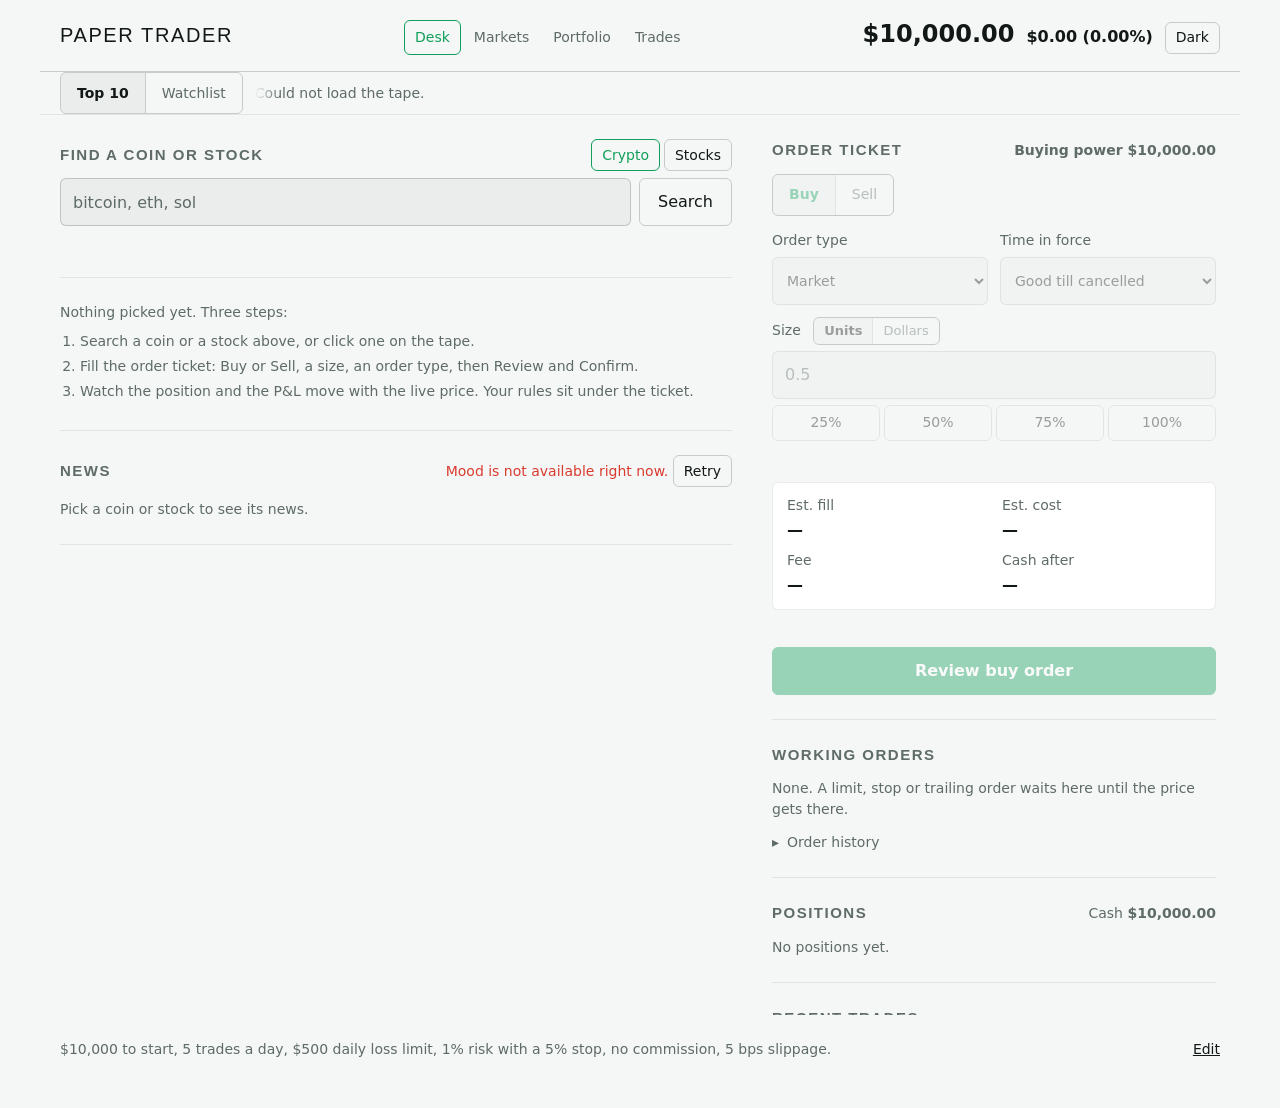
==== commit 0dcc5f6c: "Phone: sections in the order a phone needs, smaller tape tabs Co-Authored-By: Claude Fable 5.1 <nore" ====
--- a/index.html
+++ b/index.html
@@ -67,7 +67,7 @@
           <p class="muted">Nothing picked yet. Three steps:</p>
           <ol class="steps">
             <li>Search a coin or a stock above, or click one on the tape.</li>
-            <li>Fill the order ticket on the right: Buy or Sell, a size, an order type, then Review and Confirm.</li>
+            <li>Fill the order ticket: Buy or Sell, a size, an order type, then Review and Confirm.</li>
             <li>Watch the position and the P&amp;L move with the live price. Your rules sit under the ticket.</li>
           </ol>
         </div>
@@ -102,7 +102,7 @@
         </div>
       </section>
 
-      <section class="block" aria-labelledby="h-news" aria-live="polite">
+      <section class="block news-block" aria-labelledby="h-news" aria-live="polite">
         <div class="section-head">
           <h2 id="h-news">News</h2>
           <p class="mood-line">
@@ -208,7 +208,7 @@
         </div>
       </section>
 
-      <section class="block" aria-labelledby="h-orders">
+      <section class="block orders-block" aria-labelledby="h-orders">
         <h2 id="h-orders">Working orders</h2>
         <p class="muted" id="orders-empty">None. A limit, stop or trailing order waits here until the price gets there.</p>
         <ul class="orders" id="orders-list" aria-label="Working orders"></ul>
@@ -224,7 +224,7 @@
         </details>
       </section>
 
-      <section class="block" aria-labelledby="h-portfolio">
+      <section class="block positions-block" aria-labelledby="h-portfolio">
         <div class="section-head">
           <h2 id="h-portfolio">Positions</h2>
           <p class="muted">Cash <span class="fig" id="cash">$10,000.00</span></p>
@@ -243,7 +243,7 @@
         </div>
       </section>
 
-      <section class="block" aria-labelledby="h-trades">
+      <section class="block trades-block" aria-labelledby="h-trades">
         <div class="section-head">
           <h2 id="h-trades">Recent trades</h2>
           <a class="muted link" id="export-btn" href="trades.html" hidden>All trades and export →</a>
--- a/css/styles.css
+++ b/css/styles.css
@@ -788,6 +788,20 @@
 @media (max-width: 959px) {
   body { padding-bottom: 72px; }
   .toasts { bottom: 76px; }
+
+  /* One column, in the order a phone needs: search, asset, ticket, orders,
+     positions, trades, then the news. The two columns dissolve. */
+  .layout { display: flex; flex-direction: column; }
+  .col { display: contents; }
+  .search-block { order: 1; }
+  .coin { order: 2; }
+  .ticket-block { order: 3; }
+  .orders-block { order: 4; }
+  .positions-block { order: 5; }
+  .trades-block { order: 6; }
+  .news-block { order: 7; }
+
+  .tape-tabs .seg-btn { padding: 0 8px; font-size: 12px; height: 32px; }
 }
 
 /* Laptop */
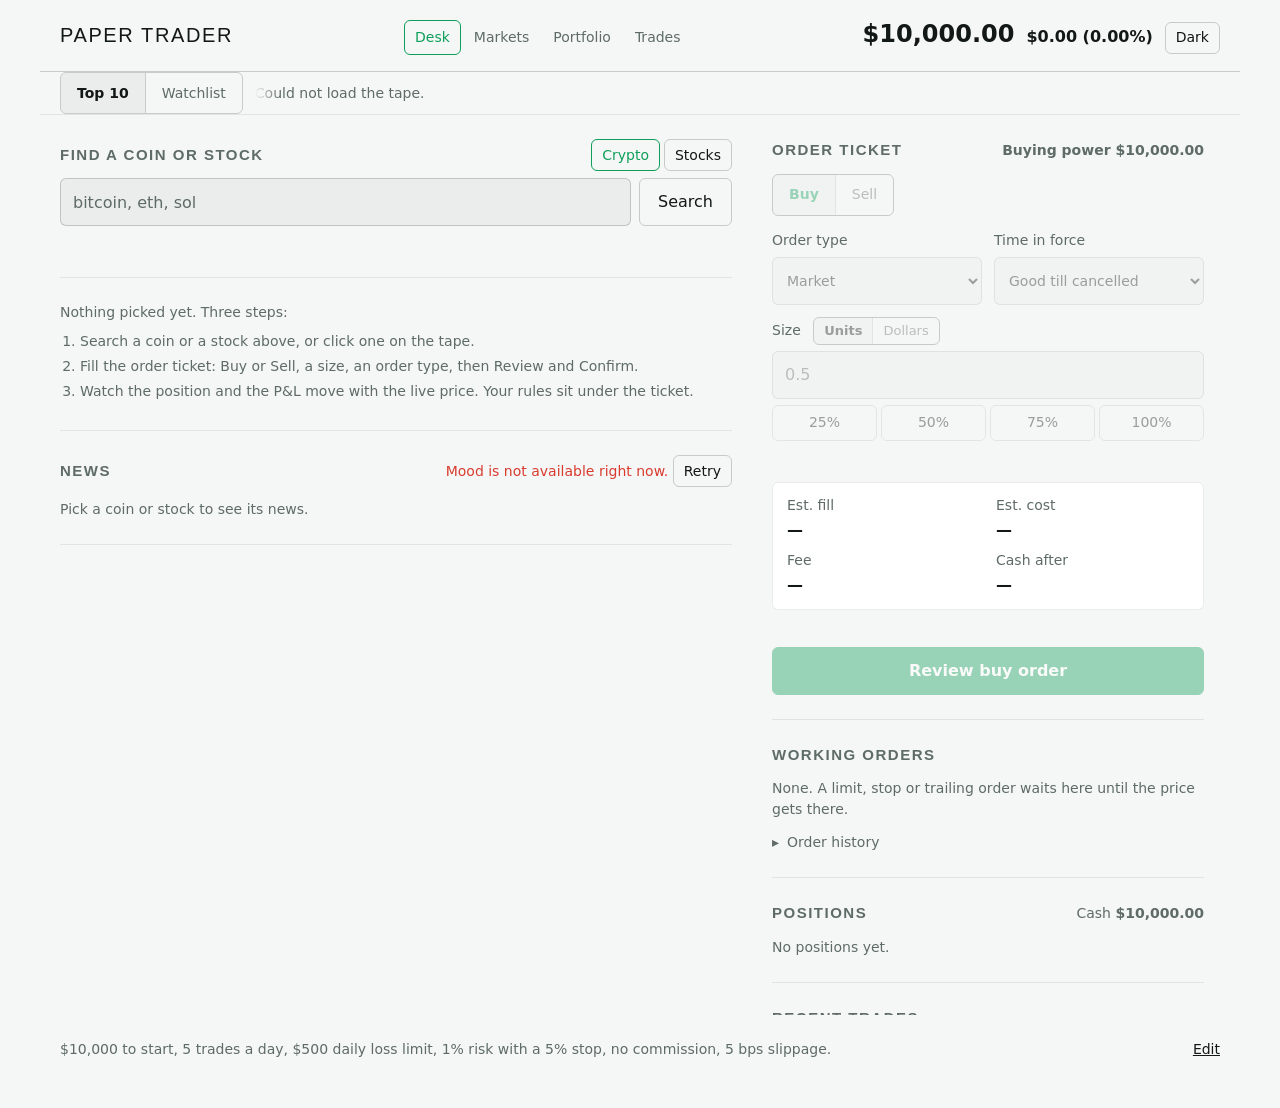
==== commit 242582da: "Scrollbars and native controls follow the theme; stocks say when the market is closed and when it op" ====
--- a/index.html
+++ b/index.html
@@ -209,7 +209,7 @@
       </section>
 
       <section class="block orders-block" aria-labelledby="h-orders">
-        <h2 id="h-orders">Working orders</h2>
+        <h2 id="h-orders">Working orders <span class="muted fig count" id="orders-count"></span></h2>
         <p class="muted" id="orders-empty">None. A limit, stop or trailing order waits here until the price gets there.</p>
         <ul class="orders" id="orders-list" aria-label="Working orders"></ul>
         <details class="history" id="history">
@@ -221,6 +221,7 @@
               <tbody id="history-body"></tbody>
             </table>
           </div>
+          <button type="button" class="quiet small" id="history-more" hidden>Show all</button>
         </details>
       </section>
 
--- a/css/styles.css
+++ b/css/styles.css
@@ -48,7 +48,10 @@
   --on-up: #FFFFFF;
 }
 
-* { box-sizing: border-box; }
+/* Native controls and scrollbars follow the theme. */
+:root { color-scheme: dark; }
+:root[data-theme="light"] { color-scheme: light; }
+* { box-sizing: border-box; scrollbar-color: var(--edge) transparent; }
 
 html { background: var(--bg); }
 
@@ -502,6 +505,8 @@
 .tape-tabs { flex-shrink: 0; }
 
 .history { margin-top: 12px; }
+.history #history-more { margin-top: 8px; }
+h2 .count { margin-left: 6px; font-size: 13px; letter-spacing: 0; text-transform: none; }
 .history summary { cursor: pointer; font-size: var(--small); color: var(--text-muted); list-style: none; display: flex; gap: 8px; }
 .history summary::-webkit-details-marker { display: none; }
 .history summary::before { content: "▸"; }
@@ -710,6 +715,8 @@
 
 .card dt { color: var(--text-muted); font-size: var(--small); }
 .card dd { margin: 2px 0 0; font-size: var(--total); }
+.card dd.small { font-size: 13px; margin-top: 2px; }
+.order-right { display: flex; gap: 12px; align-items: center; }
 
 .alloc { display: flex; gap: 24px; align-items: center; flex-wrap: wrap; }
 .alloc-legend { list-style: none; margin: 0; padding: 0; display: grid; gap: 6px; font-size: var(--small); }
@@ -728,6 +735,18 @@
 .markets .grid td:nth-child(3) { font-family: var(--font-body); font-weight: 400; }
 .markets .grid td:nth-child(2) { font-family: var(--font-figures); font-weight: 700; }
 .markets tr.pick { cursor: pointer; }
+.markets .grid td:last-child { text-align: right; }
+.filters.compact { margin: 0; }
+.filters.compact input { height: 36px; width: 220px; flex: none; }
+.sortable { cursor: pointer; user-select: none; }
+.sortable:hover { color: var(--text); }
+.sortable.sorted { color: var(--text); }
+.sortable.sorted[aria-sort="descending"]::after { content: " ▾"; }
+.sortable.sorted[aria-sort="ascending"]::after { content: " ▴"; }
+.row-star { height: 26px; width: 26px; padding: 0; justify-content: center; border-color: transparent; color: var(--text-muted); }
+.row-star:hover { border-color: var(--edge); }
+.row-star.on { color: var(--warn); }
+.row-star.on .star-icon { fill: currentColor; }
 .markets tr.pick:hover td { background: var(--well); }
 
 /* Footer: rules and start over */
@@ -819,8 +838,9 @@
     top: 0;
     max-height: 100vh;
     overflow-y: auto;
-    padding-right: 4px;
+    padding-right: 6px;
     scrollbar-width: thin;
+    scrollbar-gutter: stable;
   }
 
   .mobile-bar { display: none; }
